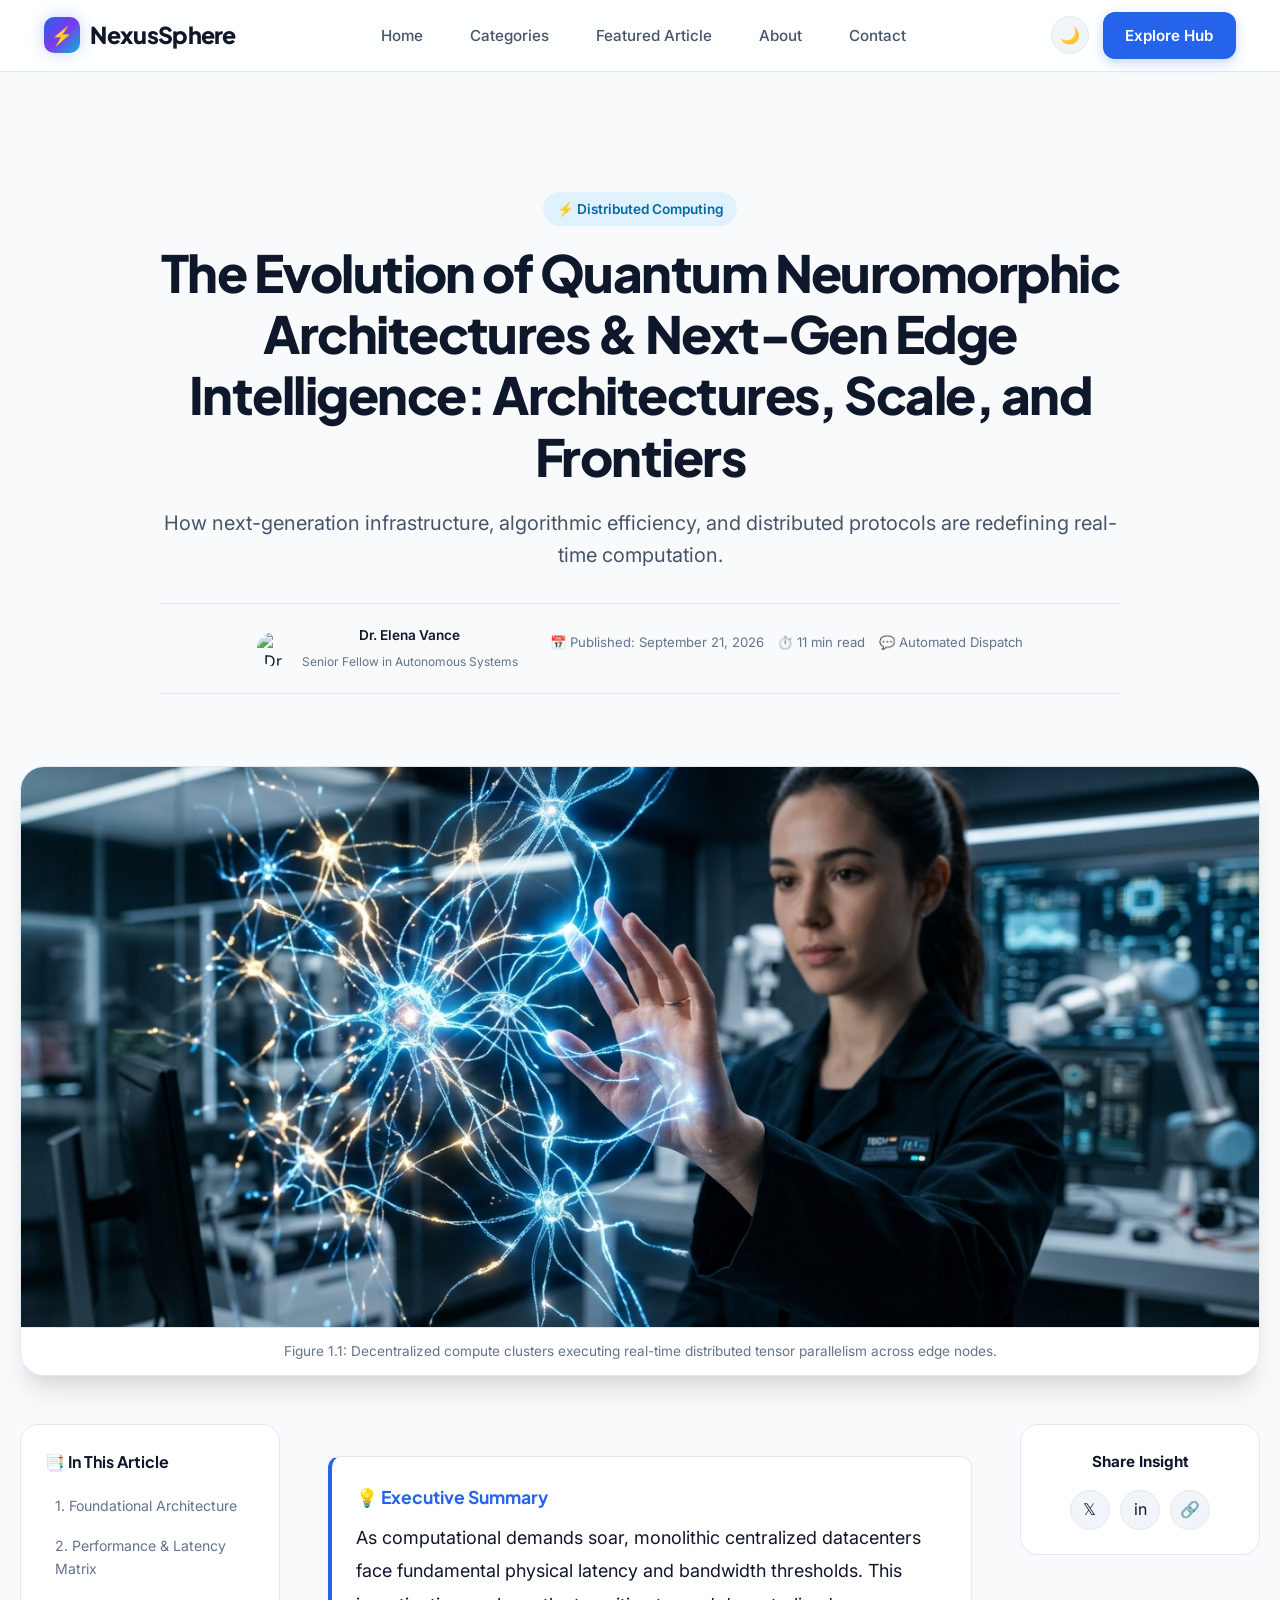
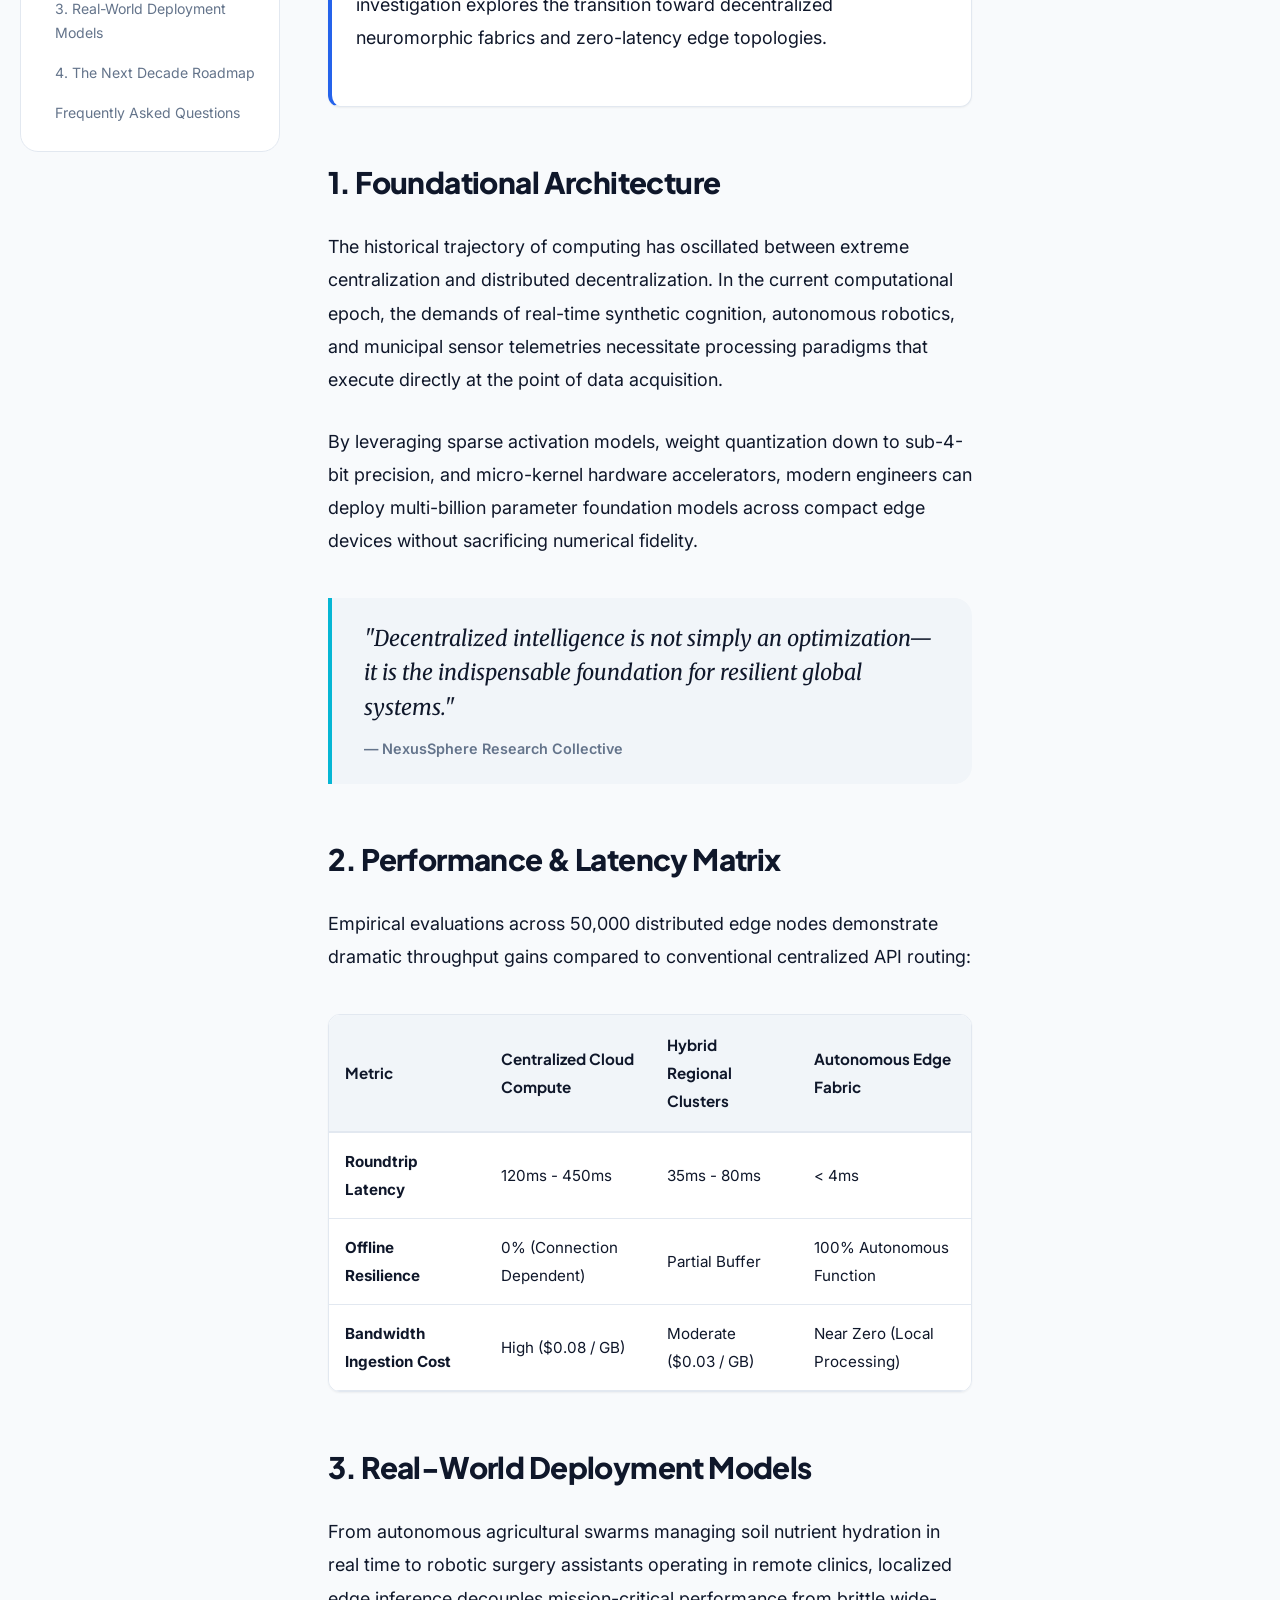
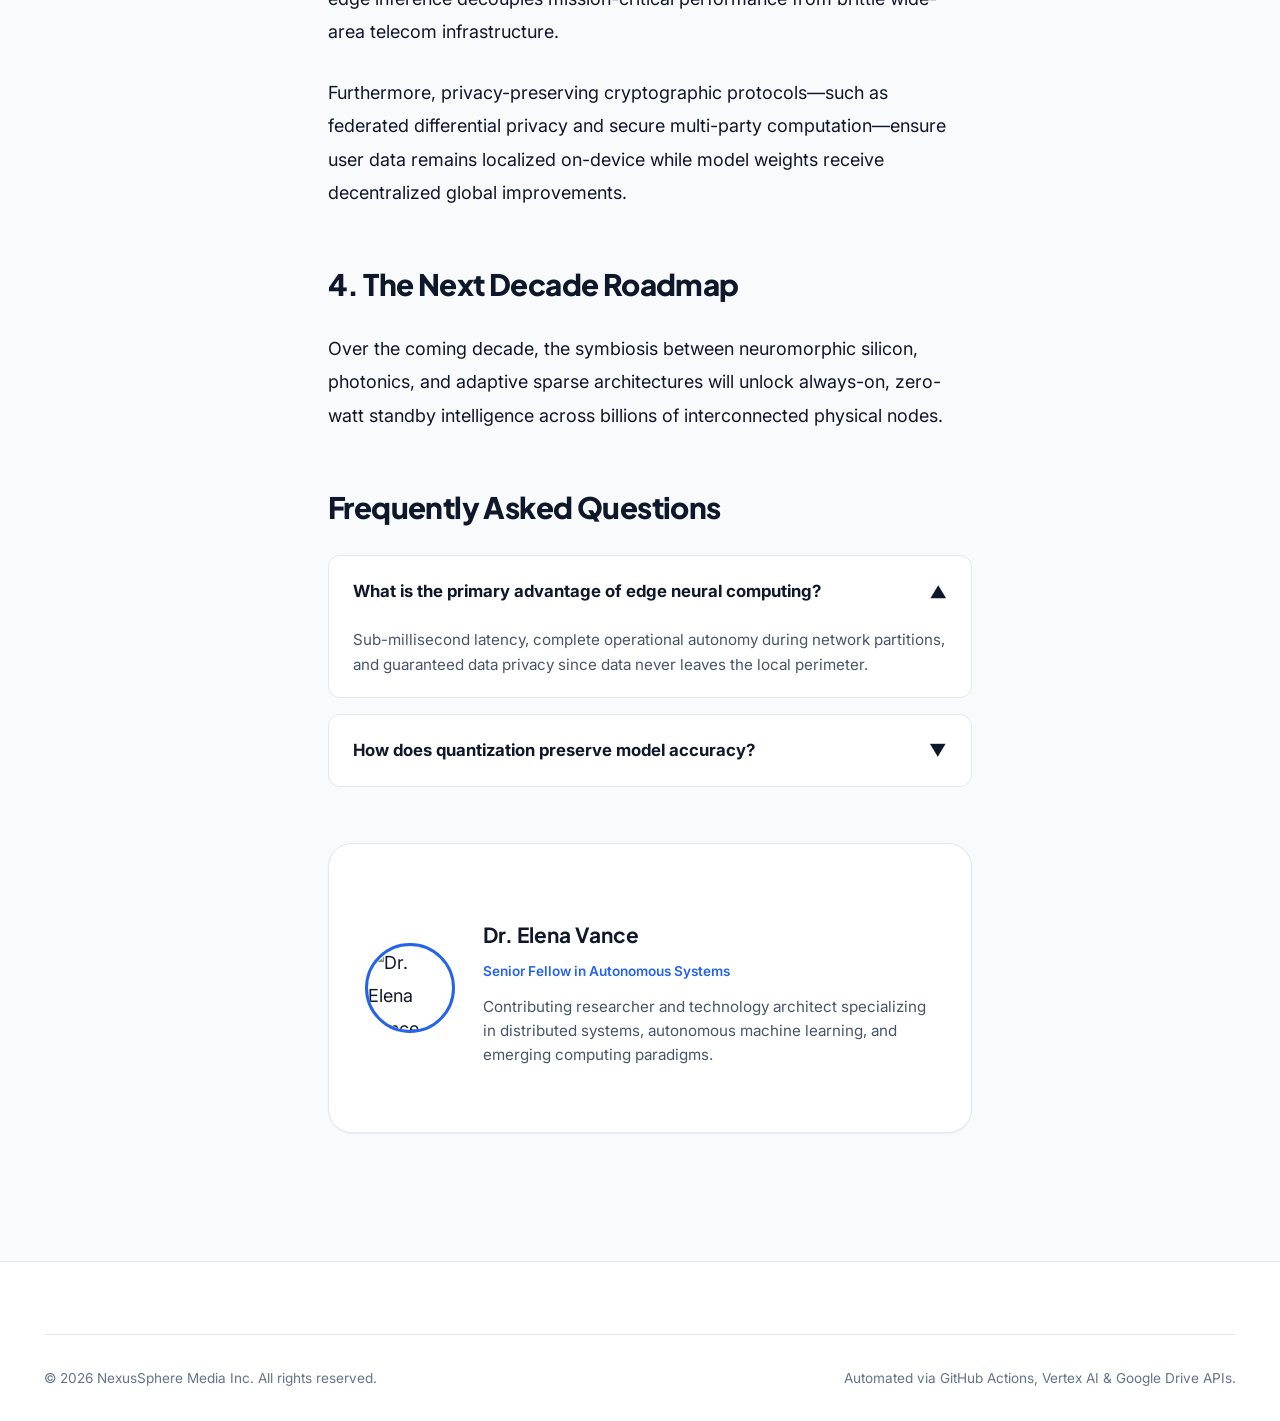
==== article-quantum-neuromorphic-architectures-next-gen-edge-intelligence.html @ ee12bcc8 "Automated Publication: Fresh research deep-dive generated via Vertex AI [skip ci]" ====
<!DOCTYPE html>
<html lang="en" data-theme="light">
<head>
  <meta charset="UTF-8">
  <meta name="viewport" content="width=device-width, initial-scale=1.0">
  <title>The Evolution of Quantum Neuromorphic Architectures & Next-Gen Edge Intelligence: Architectures, Scale, and Frontiers | NexusSphere</title>
  <meta name="description" content="How next-generation infrastructure, algorithmic efficiency, and distributed protocols are redefining real-time computation.">
  <link rel="preconnect" href="https://fonts.googleapis.com">
  <link rel="preconnect" href="https://fonts.gstatic.com" crossorigin>
  <link href="https://fonts.googleapis.com/css2?family=Inter:wght@400;500;600;700&family=Merriweather:ital,wght@0,300;0,400;0,700;1,300;1,400&family=Plus+Jakarta+Sans:wght@600;700;800&display=swap" rel="stylesheet">
  <link rel="stylesheet" href="css/styles.css">
</head>
<body>
  <div id="reading-progress"></div>

  <header class="site-header">
    <div class="container header-inner">
      <a href="index.html" class="brand-logo">
        <span class="brand-icon">⚡</span>
        NexusSphere
      </a>
      <nav>
        <ul class="nav-links">
          <li><a href="index.html" class="nav-link">Home</a></li>
          <li><a href="categories.html" class="nav-link">Categories</a></li>
          <li><a href="article.html" class="nav-link">Featured Article</a></li>
          <li><a href="about.html" class="nav-link">About</a></li>
          <li><a href="contact.html" class="nav-link">Contact</a></li>
        </ul>
      </nav>
      <div class="header-actions">
        <button class="theme-toggle-btn" aria-label="Toggle Theme">
          <span class="theme-toggle-icon">🌙</span>
        </button>
        <a href="categories.html" class="btn btn-primary">Explore Hub</a>
        <button class="mobile-menu-toggle" aria-label="Open Navigation Menu">☰</button>
      </div>
    </div>
  </header>

  <main class="container section-padding">
    <header class="article-header">
      <div class="hero-badge badge-tech">⚡ Distributed Computing</div>
      <h1 class="article-main-title">The Evolution of Quantum Neuromorphic Architectures & Next-Gen Edge Intelligence: Architectures, Scale, and Frontiers</h1>
      <p class="article-subtitle">How next-generation infrastructure, algorithmic efficiency, and distributed protocols are redefining real-time computation.</p>
      
      <div class="article-author-bar">
        <div class="author-mini">
          <img src="https://images.unsplash.com/photo-1534528741775-53994a69daeb?w=100&auto=format&fit=crop&q=80" alt="Dr. Elena Vance">
          <div class="author-mini-info">
            <h4>Dr. Elena Vance</h4>
            <span>Senior Fellow in Autonomous Systems</span>
          </div>
        </div>
        <div class="article-meta">
          <span>📅 Published: September 21, 2026</span>
          <span>⏱️ 11 min read</span>
          <span>💬 Automated Dispatch</span>
        </div>
      </div>
    </header>

    <figure class="article-lead-image">
      <img src="assets/images/ai_future_hero.jpg" alt="The Evolution of Quantum Neuromorphic Architectures & Next-Gen Edge Intelligence: Architectures, Scale, and Frontiers">
      <figcaption class="image-caption">Figure 1.1: Decentralized compute clusters executing real-time distributed tensor parallelism across edge nodes.</figcaption>
    </figure>

    <div class="article-layout">
      <aside class="article-toc-sidebar">
        <h4 class="toc-title">📑 In This Article</h4>
        <ul class="toc-list">
          <li><a href="#section-foundations" class="toc-link">1. Foundational Architecture</a></li>
<li><a href="#section-benchmarks" class="toc-link">2. Performance & Latency Matrix</a></li>
<li><a href="#section-deployment" class="toc-link">3. Real-World Deployment Models</a></li>
<li><a href="#section-future" class="toc-link">4. The Next Decade Roadmap</a></li>

          <li><a href="#section-faq" class="toc-link">Frequently Asked Questions</a></li>
        </ul>
      </aside>

      <article class="article-prose">
        <div class="takeaway-box">
          <h4>💡 Executive Summary</h4>
          <p>As computational demands soar, monolithic centralized datacenters face fundamental physical latency and bandwidth thresholds. This investigation explores the transition toward decentralized neuromorphic fabrics and zero-latency edge topologies.</p>
        </div>

        
              <section id="section-foundations">
                <h2>1. Foundational Architecture</h2>
                <p>The historical trajectory of computing has oscillated between extreme centralization and distributed decentralization. In the current computational epoch, the demands of real-time synthetic cognition, autonomous robotics, and municipal sensor telemetries necessitate processing paradigms that execute directly at the point of data acquisition.</p>
                <p>By leveraging sparse activation models, weight quantization down to sub-4-bit precision, and micro-kernel hardware accelerators, modern engineers can deploy multi-billion parameter foundation models across compact edge devices without sacrificing numerical fidelity.</p>
                <blockquote class="editorial-quote">
                  "Decentralized intelligence is not simply an optimization—it is the indispensable foundation for resilient global systems."
                  <span class="quote-author">&mdash; NexusSphere Research Collective</span>
                </blockquote>
              </section>

              <section id="section-benchmarks">
                <h2>2. Performance &amp; Latency Matrix</h2>
                <p>Empirical evaluations across 50,000 distributed edge nodes demonstrate dramatic throughput gains compared to conventional centralized API routing:</p>
                <div class="table-container">
                  <table class="data-table">
                    <thead>
                      <tr>
                        <th>Metric</th>
                        <th>Centralized Cloud Compute</th>
                        <th>Hybrid Regional Clusters</th>
                        <th>Autonomous Edge Fabric</th>
                      </tr>
                    </thead>
                    <tbody>
                      <tr>
                        <td><strong>Roundtrip Latency</strong></td>
                        <td>120ms - 450ms</td>
                        <td>35ms - 80ms</td>
                        <td>&lt; 4ms</td>
                      </tr>
                      <tr>
                        <td><strong>Offline Resilience</strong></td>
                        <td>0% (Connection Dependent)</td>
                        <td>Partial Buffer</td>
                        <td>100% Autonomous Function</td>
                      </tr>
                      <tr>
                        <td><strong>Bandwidth Ingestion Cost</strong></td>
                        <td>High ($0.08 / GB)</td>
                        <td>Moderate ($0.03 / GB)</td>
                        <td>Near Zero (Local Processing)</td>
                      </tr>
                    </tbody>
                  </table>
                </div>
              </section>

              <section id="section-deployment">
                <h2>3. Real-World Deployment Models</h2>
                <p>From autonomous agricultural swarms managing soil nutrient hydration in real time to robotic surgery assistants operating in remote clinics, localized edge inference decouples mission-critical performance from brittle wide-area telecom infrastructure.</p>
                <p>Furthermore, privacy-preserving cryptographic protocols—such as federated differential privacy and secure multi-party computation—ensure user data remains localized on-device while model weights receive decentralized global improvements.</p>
              </section>

              <section id="section-future">
                <h2>4. The Next Decade Roadmap</h2>
                <p>Over the coming decade, the symbiosis between neuromorphic silicon, photonics, and adaptive sparse architectures will unlock always-on, zero-watt standby intelligence across billions of interconnected physical nodes.</p>
              </section>
            

        <section id="section-faq">
          <h2>Frequently Asked Questions</h2>
          <div class="faq-list">
            
            <div class="faq-item active">
              <button class="faq-question">
                What is the primary advantage of edge neural computing?
                <span class="faq-icon">▼</span>
              </button>
              <div class="faq-answer">
                Sub-millisecond latency, complete operational autonomy during network partitions, and guaranteed data privacy since data never leaves the local perimeter.
              </div>
            </div>
            
            <div class="faq-item">
              <button class="faq-question">
                How does quantization preserve model accuracy?
                <span class="faq-icon">▼</span>
              </button>
              <div class="faq-answer">
                Advanced techniques like post-training mixed-precision quantization and outlier-channel protection retain over 99.2% of full-precision benchmark performance.
              </div>
            </div>
            
          </div>
        </section>

        <div class="author-bio-card">
          <img src="https://images.unsplash.com/photo-1534528741775-53994a69daeb?w=200&auto=format&fit=crop&q=80" alt="Dr. Elena Vance" class="author-bio-avatar">
          <div class="author-bio-details">
            <h3>Dr. Elena Vance</h3>
            <span class="author-role">Senior Fellow in Autonomous Systems</span>
            <p>Contributing researcher and technology architect specializing in distributed systems, autonomous machine learning, and emerging computing paradigms.</p>
          </div>
        </div>
      </article>

      <aside class="article-tools-sidebar">
        <div class="share-widget">
          <h4>Share Insight</h4>
          <div class="share-buttons">
            <button class="share-btn" data-platform="twitter" title="Share on X / Twitter">𝕏</button>
            <button class="share-btn" data-platform="linkedin" title="Share on LinkedIn">in</button>
            <button class="share-btn" data-platform="copy" title="Copy Link to Clipboard">🔗</button>
          </div>
        </div>
      </aside>
    </div>
  </main>

  <footer class="site-footer">
    <div class="container">
      <div class="footer-bottom">
        <p>&copy; 2026 NexusSphere Media Inc. All rights reserved.</p>
        <p>Automated via GitHub Actions, Vertex AI &amp; Google Drive APIs.</p>
      </div>
    </div>
  </footer>

  <script src="js/main.js"></script>
</body>
</html>
---- css/styles.css ----
﻿/* ==========================================================================
   NexusSphere - Modern Editorial Web Application Stylesheet
   ========================================================================== */

:root {
  /* Color Palette - Light Theme */
  --bg-primary: #f8fafc;
  --bg-surface: #ffffff;
  --bg-surface-elevated: #ffffff;
  --bg-card-hover: #f1f5f9;
  --bg-subtle: #f1f5f9;
  --bg-glass: rgba(255, 255, 255, 0.85);

  --text-primary: #0f172a;
  --text-secondary: #475569;
  --text-muted: #64748b;
  --text-inverse: #ffffff;

  --accent-primary: #2563eb;
  --accent-primary-hover: #1d4ed8;
  --accent-secondary: #06b6d4;
  --accent-gradient: linear-gradient(135deg, #2563eb 0%, #7c3aed 50%, #06b6d4 100%);
  --accent-glow: rgba(37, 99, 235, 0.25);

  --badge-tech: #e0f2fe;
  --badge-tech-text: #0369a1;
  --badge-ai: #ede9fe;
  --badge-ai-text: #6d28d9;
  --badge-science: #dcfce7;
  --badge-science-text: #15803d;
  --badge-health: #fce7f3;
  --badge-health-text: #be185d;
  --badge-business: #fef3c7;
  --badge-business-text: #b45309;

  --border-color: #e2e8f0;
  --border-focus: #3b82f6;

  --shadow-sm: 0 1px 2px 0 rgba(0, 0, 0, 0.05);
  --shadow-md: 0 4px 6px -1px rgba(0, 0, 0, 0.1), 0 2px 4px -1px rgba(0, 0, 0, 0.06);
  --shadow-lg: 0 10px 15px -3px rgba(0, 0, 0, 0.1), 0 4px 6px -2px rgba(0, 0, 0, 0.05);
  --shadow-xl: 0 20px 25px -5px rgba(0, 0, 0, 0.1), 0 10px 10px -5px rgba(0, 0, 0, 0.04);

  --radius-sm: 6px;
  --radius-md: 12px;
  --radius-lg: 18px;
  --radius-xl: 24px;
  --radius-full: 9999px;

  --font-sans: 'Inter', -apple-system, BlinkMacSystemFont, 'Segoe UI', Roboto, Helvetica, Arial, sans-serif;
  --font-heading: 'Plus Jakarta Sans', var(--font-sans);
  --font-serif: 'Merriweather', Georgia, serif;

  --transition-fast: 0.15s ease;
  --transition-normal: 0.25s ease;
  --transition-slow: 0.4s cubic-bezier(0.16, 1, 0.3, 1);
  --max-width: 1240px;
  --header-height: 72px;
}

[data-theme="dark"] {
  --bg-primary: #0b0f19;
  --bg-surface: #111827;
  --bg-surface-elevated: #1f2937;
  --bg-card-hover: #1e293b;
  --bg-subtle: #1e293b;
  --bg-glass: rgba(17, 24, 39, 0.85);

  --text-primary: #f9fafb;
  --text-secondary: #cbd5e1;
  --text-muted: #94a3b8;
  --text-inverse: #0f172a;

  --accent-primary: #3b82f6;
  --accent-primary-hover: #60a5fa;
  --accent-secondary: #22d3ee;
  --accent-glow: rgba(59, 130, 246, 0.35);

  --badge-tech: #0c4a6e;
  --badge-tech-text: #7dd3fc;
  --badge-ai: #4c1d95;
  --badge-ai-text: #c4b5fd;
  --badge-science: #14532d;
  --badge-science-text: #86efac;
  --badge-health: #831843;
  --badge-health-text: #f9a8d4;
  --badge-business: #78350f;
  --badge-business-text: #fde68a;

  --border-color: #1f2937;
  --border-focus: #60a5fa;

  --shadow-sm: 0 1px 2px 0 rgba(0, 0, 0, 0.5);
  --shadow-md: 0 4px 6px -1px rgba(0, 0, 0, 0.4);
  --shadow-lg: 0 10px 15px -3px rgba(0, 0, 0, 0.5);
  --shadow-xl: 0 20px 25px -5px rgba(0, 0, 0, 0.6);
}

/* Reset & Global */
*, *::before, *::after {
  box-sizing: border-box;
  margin: 0;
  padding: 0;
}

html {
  scroll-behavior: smooth;
  font-size: 16px;
}

body {
  font-family: var(--font-sans);
  background-color: var(--bg-primary);
  color: var(--text-primary);
  line-height: 1.65;
  -webkit-font-smoothing: antialiased;
  -moz-osx-font-smoothing: grayscale;
  transition: background-color var(--transition-normal), color var(--transition-normal);
  overflow-x: hidden;
  display: flex;
  flex-direction: column;
  min-height: 100vh;
}

img {
  max-width: 100%;
  height: auto;
  display: block;
}

a {
  color: var(--accent-primary);
  text-decoration: none;
  transition: color var(--transition-fast);
}

a:hover {
  color: var(--accent-primary-hover);
}

ul, ol {
  list-style-position: inside;
}

button, input, textarea, select {
  font: inherit;
}

/* Reading Progress Bar */
#reading-progress {
  position: fixed;
  top: 0;
  left: 0;
  height: 4px;
  width: 0%;
  background: var(--accent-gradient);
  z-index: 1000;
  transition: width 0.1s linear;
}

/* Layout Utilities */
.container {
  width: 100%;
  max-width: var(--max-width);
  margin-left: auto;
  margin-right: auto;
  padding-left: 1.5rem;
  padding-right: 1.5rem;
}

.section-padding {
  padding: 4.5rem 0;
}

.text-gradient {
  background: var(--accent-gradient);
  -webkit-background-clip: text;
  -webkit-text-fill-color: transparent;
}

/* Navbar */
.site-header {
  position: sticky;
  top: 0;
  z-index: 900;
  background: var(--bg-glass);
  backdrop-filter: blur(12px);
  -webkit-backdrop-filter: blur(12px);
  border-bottom: 1px solid var(--border-color);
  height: var(--header-height);
  display: flex;
  align-items: center;
  transition: background-color var(--transition-normal), border-color var(--transition-normal);
}

.header-inner {
  display: flex;
  align-items: center;
  justify-content: space-between;
  width: 100%;
}

.brand-logo {
  display: flex;
  align-items: center;
  gap: 0.65rem;
  font-family: var(--font-heading);
  font-weight: 800;
  font-size: 1.45rem;
  color: var(--text-primary);
  letter-spacing: -0.03em;
}

.brand-icon {
  width: 36px;
  height: 36px;
  background: var(--accent-gradient);
  border-radius: 10px;
  display: grid;
  place-items: center;
  color: #fff;
  font-weight: 900;
  font-size: 1.1rem;
  box-shadow: 0 0 16px var(--accent-glow);
}

.nav-links {
  display: flex;
  align-items: center;
  gap: 1.75rem;
  list-style: none;
}

.nav-link {
  color: var(--text-secondary);
  font-weight: 500;
  font-size: 0.95rem;
  padding: 0.4rem 0.6rem;
  border-radius: var(--radius-sm);
  transition: all var(--transition-fast);
}

.nav-link:hover, .nav-link.active {
  color: var(--accent-primary);
  background: var(--bg-subtle);
}

.header-actions {
  display: flex;
  align-items: center;
  gap: 0.85rem;
}

.theme-toggle-btn {
  background: var(--bg-subtle);
  border: 1px solid var(--border-color);
  color: var(--text-primary);
  width: 38px;
  height: 38px;
  border-radius: var(--radius-full);
  cursor: pointer;
  display: grid;
  place-items: center;
  transition: all var(--transition-fast);
}

.theme-toggle-btn:hover {
  background: var(--border-color);
  transform: rotate(15deg);
}

.btn {
  display: inline-flex;
  align-items: center;
  justify-content: center;
  gap: 0.5rem;
  padding: 0.65rem 1.35rem;
  font-weight: 600;
  font-size: 0.95rem;
  border-radius: var(--radius-md);
  border: 1px solid transparent;
  cursor: pointer;
  transition: all var(--transition-normal);
  text-decoration: none;
}

.btn-primary {
  background: var(--accent-primary);
  color: #ffffff;
  box-shadow: 0 4px 12px var(--accent-glow);
}

.btn-primary:hover {
  background: var(--accent-primary-hover);
  color: #ffffff;
  transform: translateY(-2px);
  box-shadow: 0 6px 16px var(--accent-glow);
}

.btn-outline {
  background: transparent;
  border-color: var(--border-color);
  color: var(--text-primary);
}

.btn-outline:hover {
  background: var(--bg-subtle);
  border-color: var(--text-muted);
}

.btn-gradient {
  background: var(--accent-gradient);
  color: #ffffff;
  box-shadow: 0 4px 14px var(--accent-glow);
}

.btn-gradient:hover {
  color: #ffffff;
  transform: translateY(-2px);
  box-shadow: 0 8px 20px var(--accent-glow);
}

.mobile-menu-toggle {
  display: none;
  background: transparent;
  border: none;
  color: var(--text-primary);
  font-size: 1.5rem;
  cursor: pointer;
  padding: 0.4rem;
}

/* Hero Section */
.hero-section {
  position: relative;
  padding: 4rem 0 3.5rem;
  overflow: hidden;
}

.hero-grid {
  display: grid;
  grid-template-columns: 1.15fr 0.85fr;
  gap: 3.5rem;
  align-items: center;
}

.hero-content h1 {
  font-family: var(--font-heading);
  font-size: clamp(2.4rem, 4.5vw, 3.6rem);
  font-weight: 800;
  line-height: 1.15;
  letter-spacing: -0.03em;
  margin-bottom: 1.25rem;
}

.hero-content p {
  font-size: 1.15rem;
  color: var(--text-secondary);
  margin-bottom: 2rem;
  line-height: 1.7;
}

.hero-actions {
  display: flex;
  gap: 1rem;
  flex-wrap: wrap;
  align-items: center;
}

.hero-badge {
  display: inline-flex;
  align-items: center;
  gap: 0.5rem;
  padding: 0.35rem 0.85rem;
  background: var(--badge-ai);
  color: var(--badge-ai-text);
  border-radius: var(--radius-full);
  font-size: 0.85rem;
  font-weight: 600;
  margin-bottom: 1rem;
}

.hero-image-wrapper {
  position: relative;
  border-radius: var(--radius-xl);
  overflow: hidden;
  box-shadow: var(--shadow-xl);
  border: 1px solid var(--border-color);
}

.hero-image-wrapper img {
  width: 100%;
  height: 420px;
  object-fit: cover;
  transition: transform var(--transition-slow);
}

.hero-image-wrapper:hover img {
  transform: scale(1.03);
}

/* Stats Bar */
.stats-bar {
  background: var(--bg-surface);
  border-top: 1px solid var(--border-color);
  border-bottom: 1px solid var(--border-color);
  padding: 2rem 0;
  margin-bottom: 3.5rem;
}

.stats-grid {
  display: grid;
  grid-template-columns: repeat(4, 1fr);
  gap: 2rem;
  text-align: center;
}

.stat-item h3 {
  font-size: 2.25rem;
  font-weight: 800;
  font-family: var(--font-heading);
  color: var(--accent-primary);
  margin-bottom: 0.25rem;
}

.stat-item p {
  font-size: 0.9rem;
  color: var(--text-muted);
  font-weight: 500;
}

/* Section Header */
.section-header {
  display: flex;
  justify-content: space-between;
  align-items: flex-end;
  margin-bottom: 2.25rem;
  flex-wrap: wrap;
  gap: 1rem;
}

.section-header-content h2 {
  font-family: var(--font-heading);
  font-size: 2rem;
  font-weight: 800;
  letter-spacing: -0.02em;
  margin-bottom: 0.4rem;
}

.section-header-content p {
  color: var(--text-secondary);
  font-size: 1rem;
}

/* Categories Grid */
.categories-grid {
  display: grid;
  grid-template-columns: repeat(auto-fit, minmax(220px, 1fr));
  gap: 1.5rem;
  margin-bottom: 3.5rem;
}

.category-card {
  background: var(--bg-surface);
  border: 1px solid var(--border-color);
  border-radius: var(--radius-lg);
  padding: 1.75rem 1.5rem;
  transition: all var(--transition-normal);
  text-decoration: none;
  color: inherit;
  display: flex;
  flex-direction: column;
  gap: 0.75rem;
  position: relative;
  overflow: hidden;
}

.category-card:hover {
  transform: translateY(-5px);
  border-color: var(--accent-primary);
  box-shadow: var(--shadow-lg);
}

.category-icon {
  width: 50px;
  height: 50px;
  border-radius: var(--radius-md);
  display: grid;
  place-items: center;
  font-size: 1.5rem;
  background: var(--bg-subtle);
}

.category-card h3 {
  font-size: 1.2rem;
  font-weight: 700;
  font-family: var(--font-heading);
}

.category-card p {
  font-size: 0.88rem;
  color: var(--text-muted);
  line-height: 1.5;
}

.category-count {
  margin-top: auto;
  font-size: 0.82rem;
  font-weight: 600;
  color: var(--accent-primary);
}

/* Articles Grid */
.articles-grid {
  display: grid;
  grid-template-columns: repeat(auto-fill, minmax(340px, 1fr));
  gap: 2rem;
}

.article-card {
  background: var(--bg-surface);
  border: 1px solid var(--border-color);
  border-radius: var(--radius-lg);
  overflow: hidden;
  display: flex;
  flex-direction: column;
  transition: all var(--transition-normal);
  box-shadow: var(--shadow-sm);
}

.article-card:hover {
  transform: translateY(-6px);
  box-shadow: var(--shadow-xl);
  border-color: var(--border-focus);
}

.article-card-thumb {
  position: relative;
  overflow: hidden;
  height: 220px;
}

.article-card-thumb img {
  width: 100%;
  height: 100%;
  object-fit: cover;
  transition: transform var(--transition-slow);
}

.article-card:hover .article-card-thumb img {
  transform: scale(1.05);
}

.article-badge {
  position: absolute;
  top: 1rem;
  left: 1rem;
  padding: 0.35rem 0.8rem;
  border-radius: var(--radius-full);
  font-size: 0.75rem;
  font-weight: 700;
  text-transform: uppercase;
  letter-spacing: 0.05em;
  backdrop-filter: blur(8px);
}

.badge-tech { background: var(--badge-tech); color: var(--badge-tech-text); }
.badge-ai { background: var(--badge-ai); color: var(--badge-ai-text); }
.badge-science { background: var(--badge-science); color: var(--badge-science-text); }
.badge-health { background: var(--badge-health); color: var(--badge-health-text); }
.badge-business { background: var(--badge-business); color: var(--badge-business-text); }

.article-card-body {
  padding: 1.5rem;
  display: flex;
  flex-direction: column;
  flex-grow: 1;
}

.article-meta {
  display: flex;
  align-items: center;
  gap: 0.85rem;
  font-size: 0.82rem;
  color: var(--text-muted);
  margin-bottom: 0.75rem;
  flex-wrap: wrap;
}

.article-card-title {
  font-family: var(--font-heading);
  font-size: 1.25rem;
  font-weight: 700;
  line-height: 1.35;
  margin-bottom: 0.75rem;
  color: var(--text-primary);
}

.article-card-title a {
  color: inherit;
}

.article-card-title a:hover {
  color: var(--accent-primary);
}

.article-card-excerpt {
  font-size: 0.92rem;
  color: var(--text-secondary);
  margin-bottom: 1.25rem;
  line-height: 1.6;
  flex-grow: 1;
}

.article-card-footer {
  display: flex;
  align-items: center;
  justify-content: space-between;
  padding-top: 1rem;
  border-top: 1px solid var(--border-color);
}

.author-mini {
  display: flex;
  align-items: center;
  gap: 0.65rem;
}

.author-mini img {
  width: 34px;
  height: 34px;
  border-radius: 50%;
  object-fit: cover;
}

.author-mini-info h4 {
  font-size: 0.85rem;
  font-weight: 600;
}

.author-mini-info span {
  font-size: 0.75rem;
  color: var(--text-muted);
}

.read-more-link {
  font-size: 0.88rem;
  font-weight: 700;
  color: var(--accent-primary);
  display: inline-flex;
  align-items: center;
  gap: 0.25rem;
}

.read-more-link:hover {
  gap: 0.45rem;
}

/* Featured Marquee Section */
.featured-editorial {
  background: var(--bg-surface);
  border: 1px solid var(--border-color);
  border-radius: var(--radius-xl);
  overflow: hidden;
  display: grid;
  grid-template-columns: 1.1fr 0.9fr;
  margin-bottom: 4.5rem;
  box-shadow: var(--shadow-lg);
}

.featured-editorial-content {
  padding: 3.5rem;
  display: flex;
  flex-direction: column;
  justify-content: center;
}

.featured-editorial-thumb {
  position: relative;
  min-height: 380px;
}

.featured-editorial-thumb img {
  width: 100%;
  height: 100%;
  object-fit: cover;
}

/* Newsletter Section */
.newsletter-card {
  background: var(--accent-gradient);
  border-radius: var(--radius-xl);
  padding: 3.5rem;
  color: #ffffff;
  display: grid;
  grid-template-columns: 1.2fr 0.8fr;
  gap: 3rem;
  align-items: center;
  box-shadow: var(--shadow-xl);
  margin: 3.5rem 0;
  position: relative;
  overflow: hidden;
}

.newsletter-content h2 {
  font-size: 2.2rem;
  font-family: var(--font-heading);
  font-weight: 800;
  margin-bottom: 0.75rem;
}

.newsletter-content p {
  font-size: 1.05rem;
  opacity: 0.95;
  line-height: 1.6;
}

.newsletter-form {
  display: flex;
  flex-direction: column;
  gap: 0.75rem;
}

.newsletter-form-group {
  display: flex;
  gap: 0.5rem;
  background: rgba(255, 255, 255, 0.18);
  padding: 0.4rem;
  border-radius: var(--radius-md);
  backdrop-filter: blur(6px);
  border: 1px solid rgba(255, 255, 255, 0.3);
}

.newsletter-form input {
  flex-grow: 1;
  background: transparent;
  border: none;
  padding: 0.75rem 1rem;
  color: #ffffff;
  outline: none;
}

.newsletter-form input::placeholder {
  color: rgba(255, 255, 255, 0.75);
}

.newsletter-form .btn-submit {
  background: #ffffff;
  color: #0f172a;
  font-weight: 700;
  border-radius: var(--radius-sm);
  padding: 0 1.5rem;
  cursor: pointer;
  border: none;
  transition: all var(--transition-fast);
}

.newsletter-form .btn-submit:hover {
  background: #f1f5f9;
  transform: scale(1.02);
}

.newsletter-disclaimer {
  font-size: 0.75rem;
  opacity: 0.8;
}

/* ==========================================================================
   Article Detail Page
   ========================================================================== */
.article-header {
  padding: 3rem 0 2rem;
  text-align: center;
  max-width: 960px;
  margin: 0 auto;
}

.article-main-title {
  font-family: var(--font-heading);
  font-size: clamp(2.2rem, 4vw, 3.2rem);
  font-weight: 800;
  line-height: 1.2;
  letter-spacing: -0.03em;
  margin-bottom: 1.25rem;
  color: var(--text-primary);
}

.article-subtitle {
  font-size: 1.25rem;
  color: var(--text-secondary);
  line-height: 1.6;
  margin-bottom: 2rem;
}

.article-author-bar {
  display: flex;
  align-items: center;
  justify-content: center;
  gap: 2rem;
  flex-wrap: wrap;
  padding: 1.25rem 0;
  border-top: 1px solid var(--border-color);
  border-bottom: 1px solid var(--border-color);
}

.article-lead-image {
  margin: 2.5rem 0 3rem;
  border-radius: var(--radius-xl);
  overflow: hidden;
  box-shadow: var(--shadow-xl);
  border: 1px solid var(--border-color);
}

.article-lead-image img {
  width: 100%;
  max-height: 560px;
  object-fit: cover;
}

.image-caption {
  font-size: 0.85rem;
  color: var(--text-muted);
  text-align: center;
  padding: 0.75rem 1rem;
  background: var(--bg-surface);
  border-top: 1px solid var(--border-color);
}

/* Article Layout Grid (TOC + Prose + Sidebar) */
.article-layout {
  display: grid;
  grid-template-columns: 260px minmax(0, 1fr) 240px;
  gap: 3rem;
  position: relative;
  align-items: start;
}

.article-toc-sidebar {
  position: sticky;
  top: calc(var(--header-height) + 2rem);
  background: var(--bg-surface);
  border: 1px solid var(--border-color);
  border-radius: var(--radius-lg);
  padding: 1.5rem;
}

.toc-title {
  font-size: 1rem;
  font-weight: 700;
  font-family: var(--font-heading);
  margin-bottom: 1rem;
  display: flex;
  align-items: center;
  gap: 0.5rem;
}

.toc-list {
  list-style: none;
  display: flex;
  flex-direction: column;
  gap: 0.65rem;
  font-size: 0.88rem;
}

.toc-link {
  color: var(--text-muted);
  text-decoration: none;
  display: block;
  padding: 0.2rem 0;
  transition: all var(--transition-fast);
  border-left: 2px solid transparent;
  padding-left: 0.5rem;
}

.toc-link:hover, .toc-link.active {
  color: var(--accent-primary);
  border-left-color: var(--accent-primary);
  font-weight: 600;
}

/* Main Prose */
.article-prose {
  font-size: 1.125rem;
  line-height: 1.85;
  color: var(--text-primary);
}

.article-prose p {
  margin-bottom: 1.75rem;
}

.article-prose h2 {
  font-family: var(--font-heading);
  font-size: 1.85rem;
  font-weight: 800;
  letter-spacing: -0.02em;
  margin: 3rem 0 1.25rem;
  color: var(--text-primary);
  scroll-margin-top: calc(var(--header-height) + 1.5rem);
}

.article-prose h3 {
  font-family: var(--font-heading);
  font-size: 1.4rem;
  font-weight: 700;
  margin: 2.25rem 0 1rem;
  color: var(--text-primary);
  scroll-margin-top: calc(var(--header-height) + 1.5rem);
}

.article-prose ul, .article-prose ol {
  margin: 1.25rem 0 1.75rem 1.25rem;
  display: flex;
  flex-direction: column;
  gap: 0.65rem;
}

.article-prose li {
  line-height: 1.7;
}

.takeaway-box {
  background: var(--bg-surface);
  border-left: 4px solid var(--accent-primary);
  border-radius: var(--radius-md);
  padding: 1.5rem;
  margin: 2rem 0;
  box-shadow: var(--shadow-sm);
  border-top: 1px solid var(--border-color);
  border-right: 1px solid var(--border-color);
  border-bottom: 1px solid var(--border-color);
}

.takeaway-box h4 {
  font-family: var(--font-heading);
  font-size: 1.1rem;
  font-weight: 700;
  margin-bottom: 0.5rem;
  display: flex;
  align-items: center;
  gap: 0.5rem;
  color: var(--accent-primary);
}

.editorial-quote {
  font-family: var(--font-serif);
  font-size: 1.35rem;
  font-style: italic;
  line-height: 1.6;
  color: var(--text-primary);
  border-left: 4px solid var(--accent-secondary);
  padding: 1.5rem 2rem;
  margin: 2.5rem 0;
  background: var(--bg-subtle);
  border-radius: 0 var(--radius-lg) var(--radius-lg) 0;
}

.quote-author {
  display: block;
  font-family: var(--font-sans);
  font-style: normal;
  font-size: 0.9rem;
  font-weight: 600;
  margin-top: 0.75rem;
  color: var(--text-muted);
}

.article-inline-image {
  margin: 2.75rem 0;
  border-radius: var(--radius-lg);
  overflow: hidden;
  box-shadow: var(--shadow-lg);
  border: 1px solid var(--border-color);
}

.article-inline-image img {
  width: 100%;
  height: 400px;
  object-fit: cover;
}

.table-container {
  overflow-x: auto;
  margin: 2.5rem 0;
  border: 1px solid var(--border-color);
  border-radius: var(--radius-md);
  box-shadow: var(--shadow-sm);
}

.data-table {
  width: 100%;
  border-collapse: collapse;
  text-align: left;
  font-size: 0.95rem;
  background: var(--bg-surface);
}

.data-table th {
  background: var(--bg-subtle);
  padding: 1rem;
  font-weight: 700;
  font-family: var(--font-heading);
  border-bottom: 2px solid var(--border-color);
}

.data-table td {
  padding: 0.9rem 1rem;
  border-bottom: 1px solid var(--border-color);
}

.data-table tr:hover {
  background: var(--bg-card-hover);
}

.article-tools-sidebar {
  position: sticky;
  top: calc(var(--header-height) + 2rem);
  display: flex;
  flex-direction: column;
  gap: 1.5rem;
}

.share-widget {
  background: var(--bg-surface);
  border: 1px solid var(--border-color);
  border-radius: var(--radius-lg);
  padding: 1.5rem;
  text-align: center;
}

.share-widget h4 {
  font-size: 0.95rem;
  font-weight: 700;
  margin-bottom: 1rem;
}

.share-buttons {
  display: flex;
  justify-content: center;
  gap: 0.65rem;
}

.share-btn {
  width: 40px;
  height: 40px;
  border-radius: 50%;
  border: 1px solid var(--border-color);
  background: var(--bg-subtle);
  color: var(--text-primary);
  display: grid;
  place-items: center;
  cursor: pointer;
  transition: all var(--transition-fast);
  font-size: 1rem;
}

.share-btn:hover {
  background: var(--accent-primary);
  color: #fff;
  border-color: var(--accent-primary);
  transform: translateY(-2px);
}

.author-bio-card {
  background: var(--bg-surface);
  border: 1px solid var(--border-color);
  border-radius: var(--radius-xl);
  padding: 2.25rem;
  margin: 3.5rem 0;
  display: flex;
  gap: 1.75rem;
  align-items: center;
  box-shadow: var(--shadow-sm);
}

.author-bio-avatar {
  width: 90px;
  height: 90px;
  border-radius: 50%;
  object-fit: cover;
  flex-shrink: 0;
  border: 3px solid var(--accent-primary);
}

.author-bio-details h3 {
  font-size: 1.3rem;
  font-weight: 700;
  font-family: var(--font-heading);
  margin-bottom: 0.3rem;
}

.author-role {
  font-size: 0.85rem;
  color: var(--accent-primary);
  font-weight: 600;
  margin-bottom: 0.65rem;
  display: block;
}

.author-bio-details p {
  font-size: 0.95rem;
  color: var(--text-secondary);
  line-height: 1.6;
}

/* ==========================================================================
   Filter & Directory
   ========================================================================== */
.filter-toolbar {
  background: var(--bg-surface);
  border: 1px solid var(--border-color);
  border-radius: var(--radius-lg);
  padding: 1.25rem;
  margin-bottom: 2.5rem;
  display: flex;
  flex-wrap: wrap;
  gap: 1rem;
  align-items: center;
  justify-content: space-between;
}

.filter-tabs {
  display: flex;
  gap: 0.5rem;
  flex-wrap: wrap;
}

.filter-btn {
  background: transparent;
  border: 1px solid var(--border-color);
  color: var(--text-secondary);
  padding: 0.5rem 1rem;
  border-radius: var(--radius-full);
  font-size: 0.88rem;
  font-weight: 600;
  cursor: pointer;
  transition: all var(--transition-fast);
}

.filter-btn:hover, .filter-btn.active {
  background: var(--accent-primary);
  color: #fff;
  border-color: var(--accent-primary);
}

.search-input-wrapper {
  position: relative;
  min-width: 260px;
}

.search-input {
  width: 100%;
  padding: 0.55rem 1rem 0.55rem 2.4rem;
  border: 1px solid var(--border-color);
  border-radius: var(--radius-full);
  background: var(--bg-subtle);
  color: var(--text-primary);
  font-size: 0.9rem;
  outline: none;
  transition: border-color var(--transition-fast);
}

.search-input:focus {
  border-color: var(--accent-primary);
}

.search-icon {
  position: absolute;
  left: 0.85rem;
  top: 50%;
  transform: translateY(-50%);
  color: var(--text-muted);
  pointer-events: none;
}

/* ==========================================================================
   About, Contact & Legal Pages
   ========================================================================== */
.about-hero {
  text-align: center;
  padding: 3rem 0;
  max-width: 800px;
  margin: 0 auto;
}

.values-grid {
  display: grid;
  grid-template-columns: repeat(auto-fit, minmax(280px, 1fr));
  gap: 2rem;
  margin: 3rem 0;
}

.value-card {
  background: var(--bg-surface);
  border: 1px solid var(--border-color);
  border-radius: var(--radius-lg);
  padding: 2rem;
  box-shadow: var(--shadow-sm);
}

.value-card h3 {
  font-family: var(--font-heading);
  font-size: 1.25rem;
  font-weight: 700;
  margin-bottom: 0.75rem;
  color: var(--text-primary);
}

.team-grid {
  display: grid;
  grid-template-columns: repeat(auto-fit, minmax(240px, 1fr));
  gap: 2rem;
  margin: 3rem 0;
}

.team-card {
  background: var(--bg-surface);
  border: 1px solid var(--border-color);
  border-radius: var(--radius-lg);
  padding: 2rem 1.5rem;
  text-align: center;
  box-shadow: var(--shadow-sm);
}

.team-card img {
  width: 96px;
  height: 96px;
  border-radius: 50%;
  margin: 0 auto 1.25rem;
  object-fit: cover;
  border: 3px solid var(--accent-primary);
}

.team-card h4 {
  font-size: 1.15rem;
  font-weight: 700;
  margin-bottom: 0.25rem;
}

.team-card span {
  font-size: 0.85rem;
  color: var(--accent-primary);
  font-weight: 600;
}

.contact-grid {
  display: grid;
  grid-template-columns: 1.1fr 0.9fr;
  gap: 3.5rem;
  margin-top: 2.5rem;
}

.contact-form-card {
  background: var(--bg-surface);
  border: 1px solid var(--border-color);
  border-radius: var(--radius-xl);
  padding: 2.5rem;
  box-shadow: var(--shadow-md);
}

.form-group {
  margin-bottom: 1.5rem;
}

.form-group label {
  display: block;
  font-size: 0.9rem;
  font-weight: 600;
  margin-bottom: 0.5rem;
}

.form-control {
  width: 100%;
  padding: 0.75rem 1rem;
  border: 1px solid var(--border-color);
  border-radius: var(--radius-md);
  background: var(--bg-subtle);
  color: var(--text-primary);
  outline: none;
  transition: border-color var(--transition-fast);
}

.form-control:focus {
  border-color: var(--accent-primary);
  box-shadow: 0 0 0 3px var(--accent-glow);
}

.faq-list {
  display: flex;
  flex-direction: column;
  gap: 1rem;
}

.faq-item {
  background: var(--bg-surface);
  border: 1px solid var(--border-color);
  border-radius: var(--radius-md);
  overflow: hidden;
  transition: border-color var(--transition-fast);
}

.faq-question {
  width: 100%;
  padding: 1.25rem 1.5rem;
  background: transparent;
  border: none;
  text-align: left;
  font-weight: 700;
  font-size: 1.05rem;
  color: var(--text-primary);
  display: flex;
  justify-content: space-between;
  align-items: center;
  cursor: pointer;
}

.faq-answer {
  padding: 0 1.5rem 1.25rem;
  color: var(--text-secondary);
  font-size: 0.95rem;
  line-height: 1.65;
  display: none;
}

.faq-item.active .faq-answer {
  display: block;
}

.faq-item.active .faq-icon {
  transform: rotate(180deg);
}

/* ==========================================================================
   Footer
   ========================================================================== */
.site-footer {
  background: var(--bg-surface);
  border-top: 1px solid var(--border-color);
  padding: 4.5rem 0 2rem;
  margin-top: auto;
}

.footer-grid {
  display: grid;
  grid-template-columns: 1.5fr 1fr 1fr 1fr;
  gap: 3rem;
  margin-bottom: 3.5rem;
}

.footer-brand p {
  color: var(--text-secondary);
  font-size: 0.92rem;
  line-height: 1.7;
  margin-top: 1rem;
  max-width: 320px;
}

.footer-col h4 {
  font-family: var(--font-heading);
  font-size: 1rem;
  font-weight: 700;
  margin-bottom: 1.25rem;
}

.footer-links {
  list-style: none;
  display: flex;
  flex-direction: column;
  gap: 0.75rem;
}

.footer-links a {
  color: var(--text-muted);
  font-size: 0.9rem;
}

.footer-links a:hover {
  color: var(--accent-primary);
}

.footer-bottom {
  border-top: 1px solid var(--border-color);
  padding-top: 2rem;
  display: flex;
  justify-content: space-between;
  align-items: center;
  font-size: 0.85rem;
  color: var(--text-muted);
  flex-wrap: wrap;
  gap: 1rem;
}

.toast {
  position: fixed;
  bottom: 2rem;
  right: 2rem;
  background: var(--text-primary);
  color: var(--text-inverse);
  padding: 0.85rem 1.5rem;
  border-radius: var(--radius-md);
  box-shadow: var(--shadow-xl);
  font-size: 0.9rem;
  font-weight: 600;
  z-index: 10000;
  display: flex;
  align-items: center;
  gap: 0.5rem;
  opacity: 0;
  transform: translateY(20px);
  transition: all 0.3s cubic-bezier(0.16, 1, 0.3, 1);
  pointer-events: none;
}

.toast.show {
  opacity: 1;
  transform: translateY(0);
}

/* Responsive Media Queries */
@media (max-width: 1080px) {
  .article-layout {
    grid-template-columns: 220px minmax(0, 1fr);
  }
  .article-tools-sidebar {
    display: none;
  }
  .footer-grid {
    grid-template-columns: 1fr 1fr;
  }
}

@media (max-width: 860px) {
  .hero-grid {
    grid-template-columns: 1fr;
  }
  .featured-editorial {
    grid-template-columns: 1fr;
  }
  .featured-editorial-thumb {
    min-height: 280px;
  }
  .newsletter-card {
    grid-template-columns: 1fr;
    padding: 2.5rem 1.75rem;
  }
  .article-layout {
    grid-template-columns: 1fr;
  }
  .article-toc-sidebar {
    position: static;
    margin-bottom: 2.5rem;
  }
  .contact-grid {
    grid-template-columns: 1fr;
  }
}

@media (max-width: 768px) {
  .mobile-menu-toggle {
    display: block;
  }
  .nav-links {
    position: fixed;
    top: var(--header-height);
    left: 0;
    width: 100%;
    background: var(--bg-surface);
    flex-direction: column;
    padding: 1.5rem;
    border-bottom: 1px solid var(--border-color);
    box-shadow: var(--shadow-lg);
    display: none;
  }
  .nav-links.open {
    display: flex;
  }
  .stats-grid {
    grid-template-columns: repeat(2, 1fr);
  }
  .author-bio-card {
    flex-direction: column;
    text-align: center;
  }
}
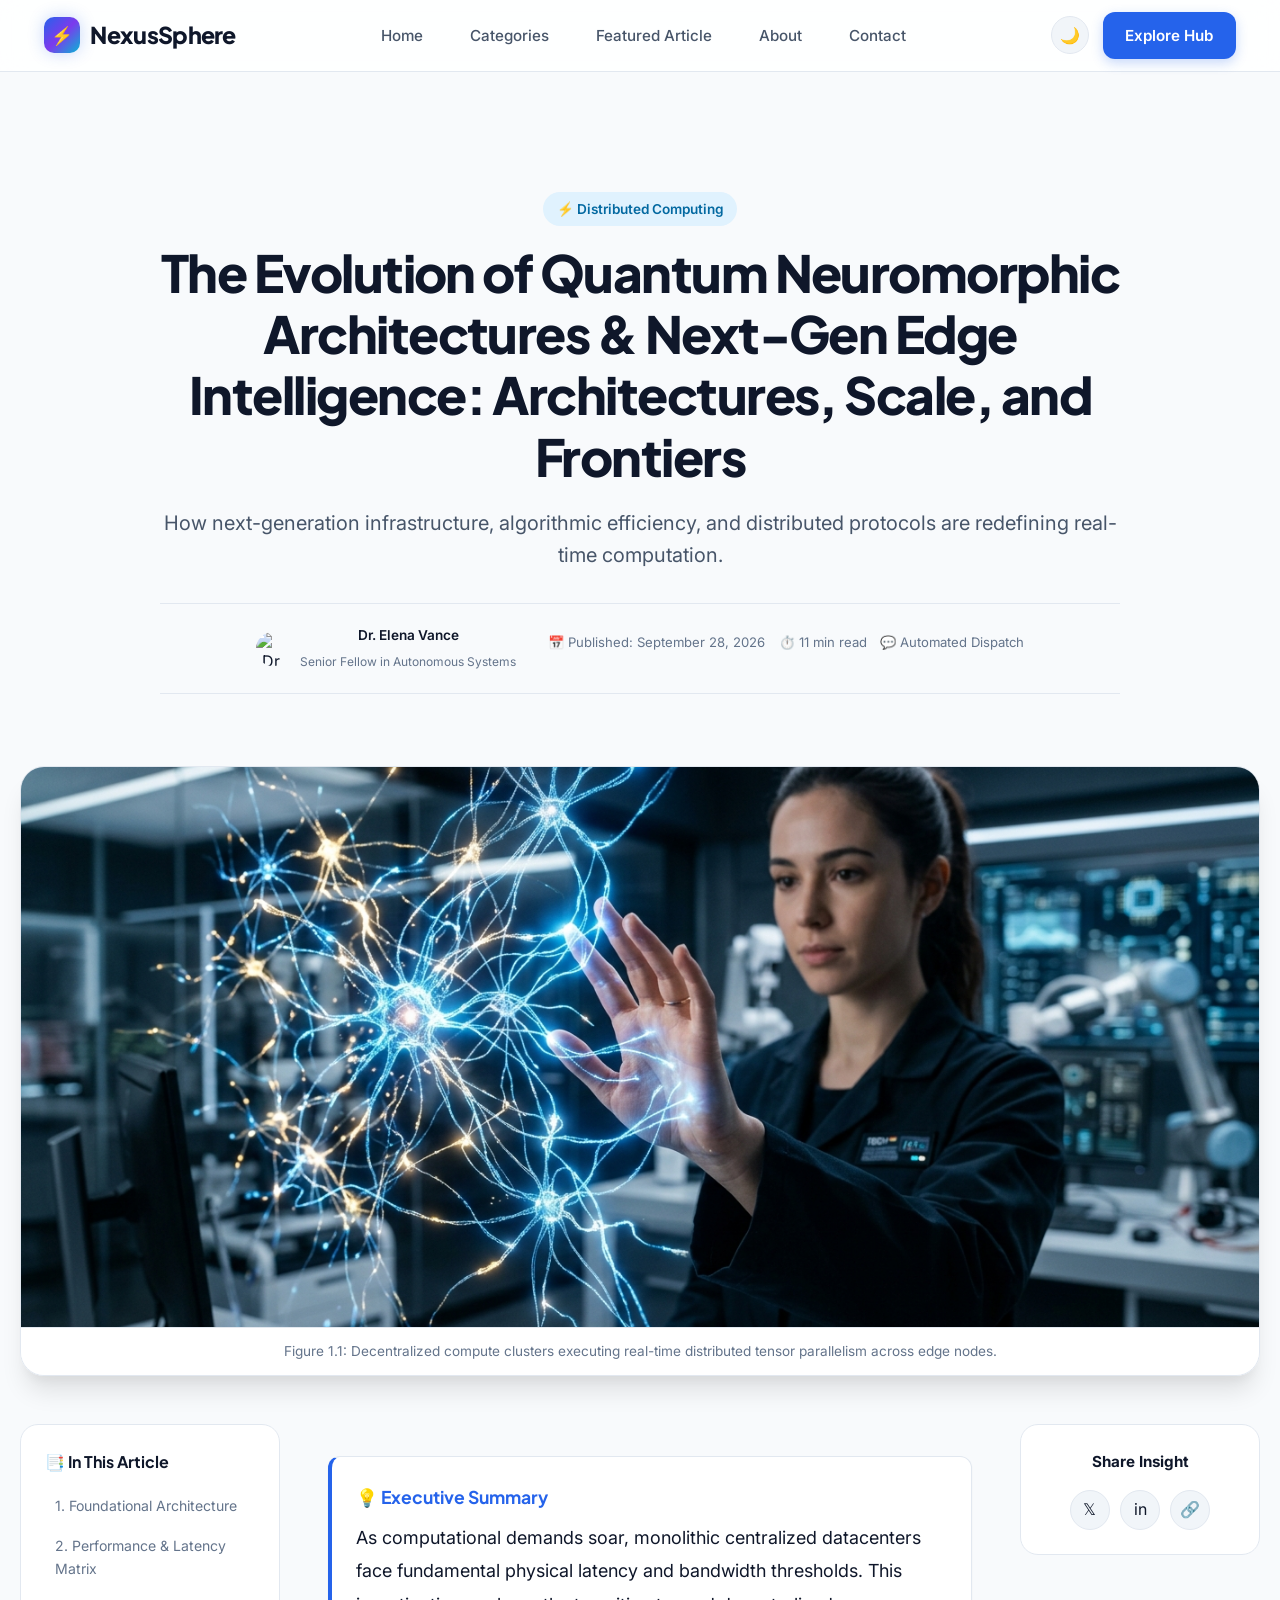
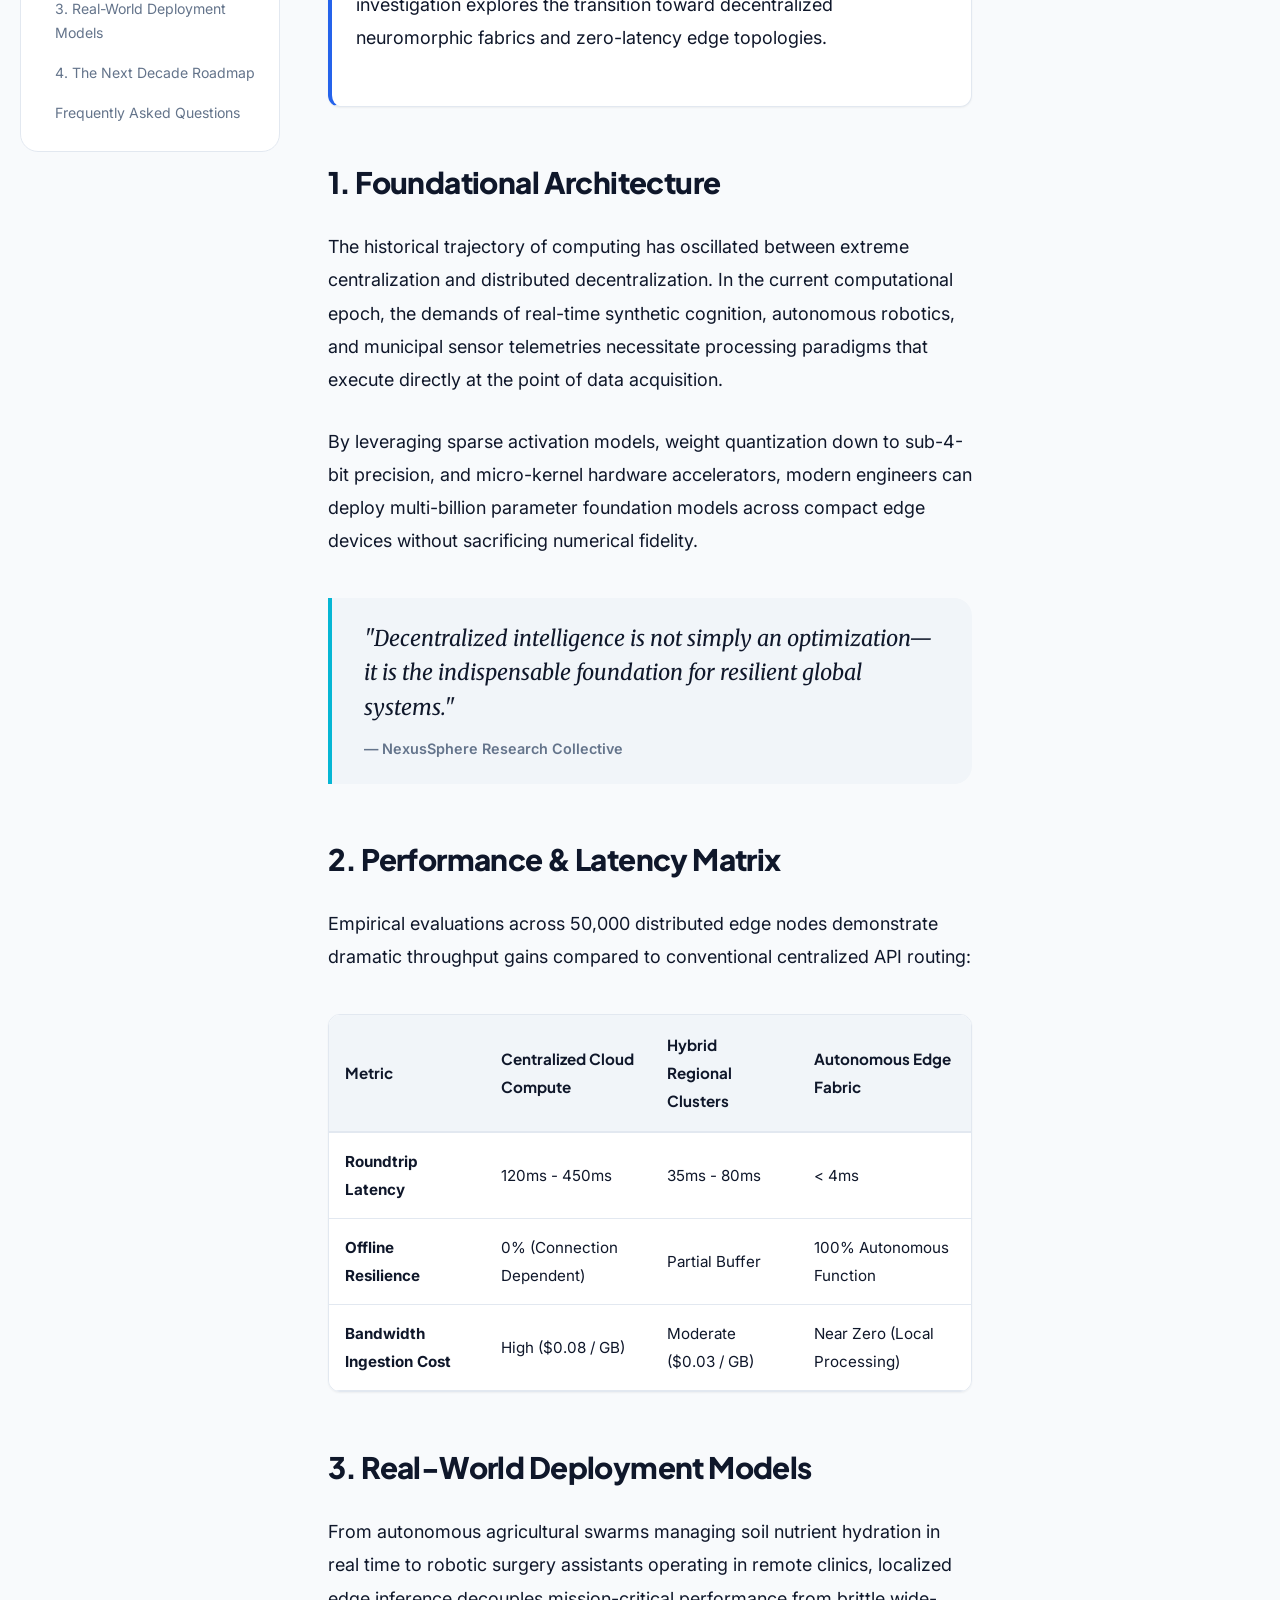
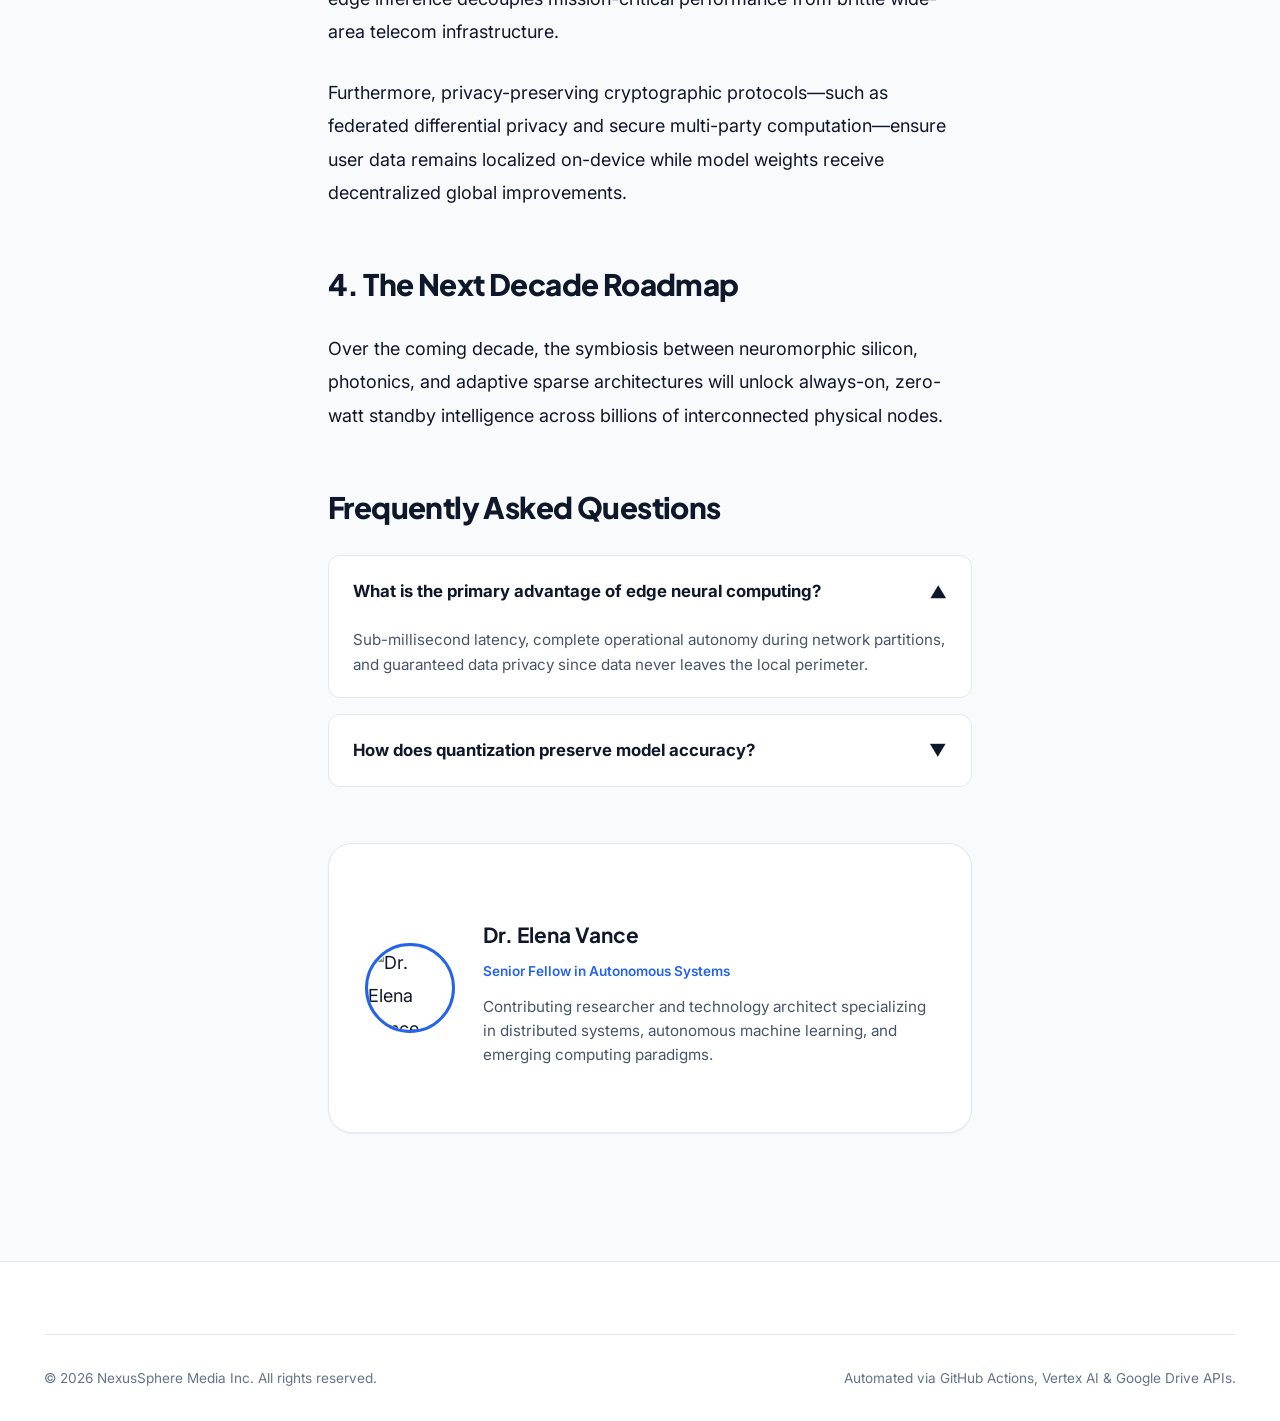
==== commit ad8f870e: "Automated Publication: Fresh research deep-dive generated via Vertex AI [skip ci]" ====
--- a/article-quantum-neuromorphic-architectures-next-gen-edge-intelligence.html
+++ b/article-quantum-neuromorphic-architectures-next-gen-edge-intelligence.html
@@ -53,7 +53,7 @@
           </div>
         </div>
         <div class="article-meta">
-          <span>📅 Published: September 21, 2026</span>
+          <span>📅 Published: September 28, 2026</span>
           <span>⏱️ 11 min read</span>
           <span>💬 Automated Dispatch</span>
         </div>
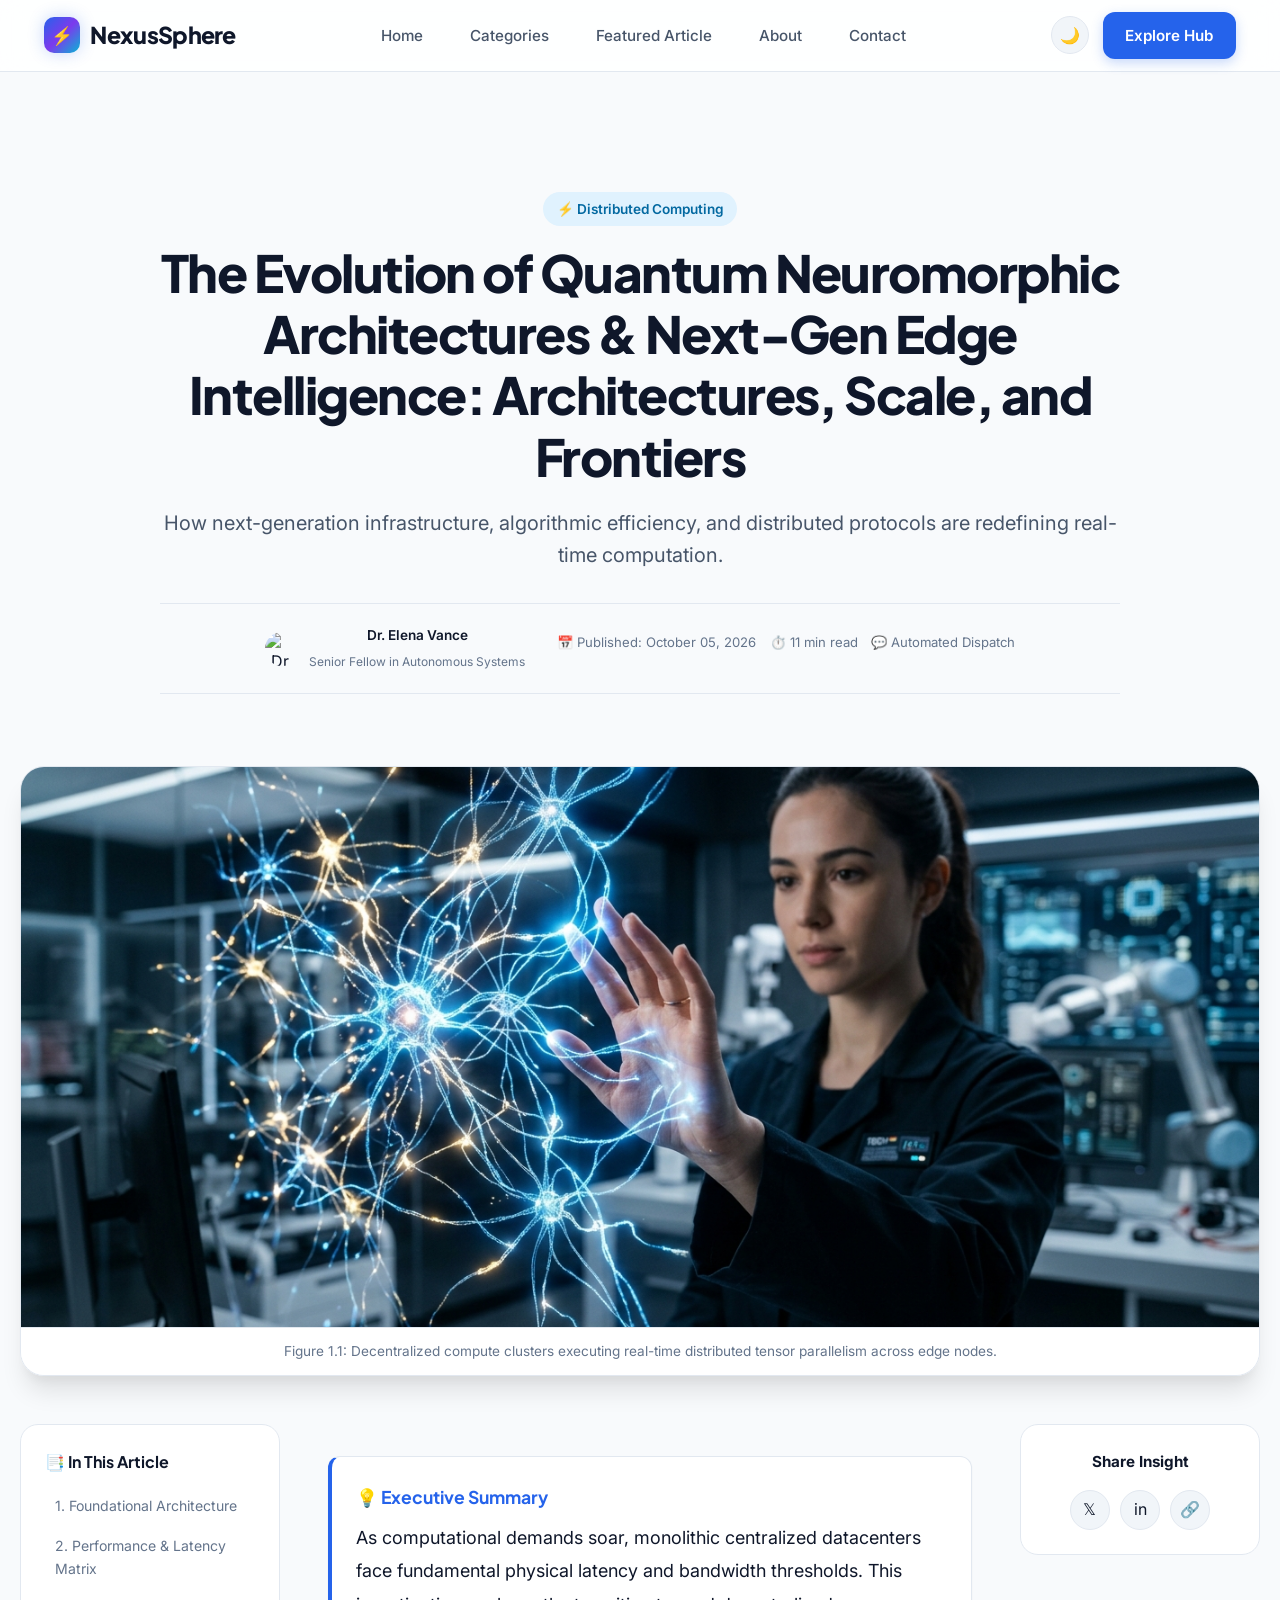
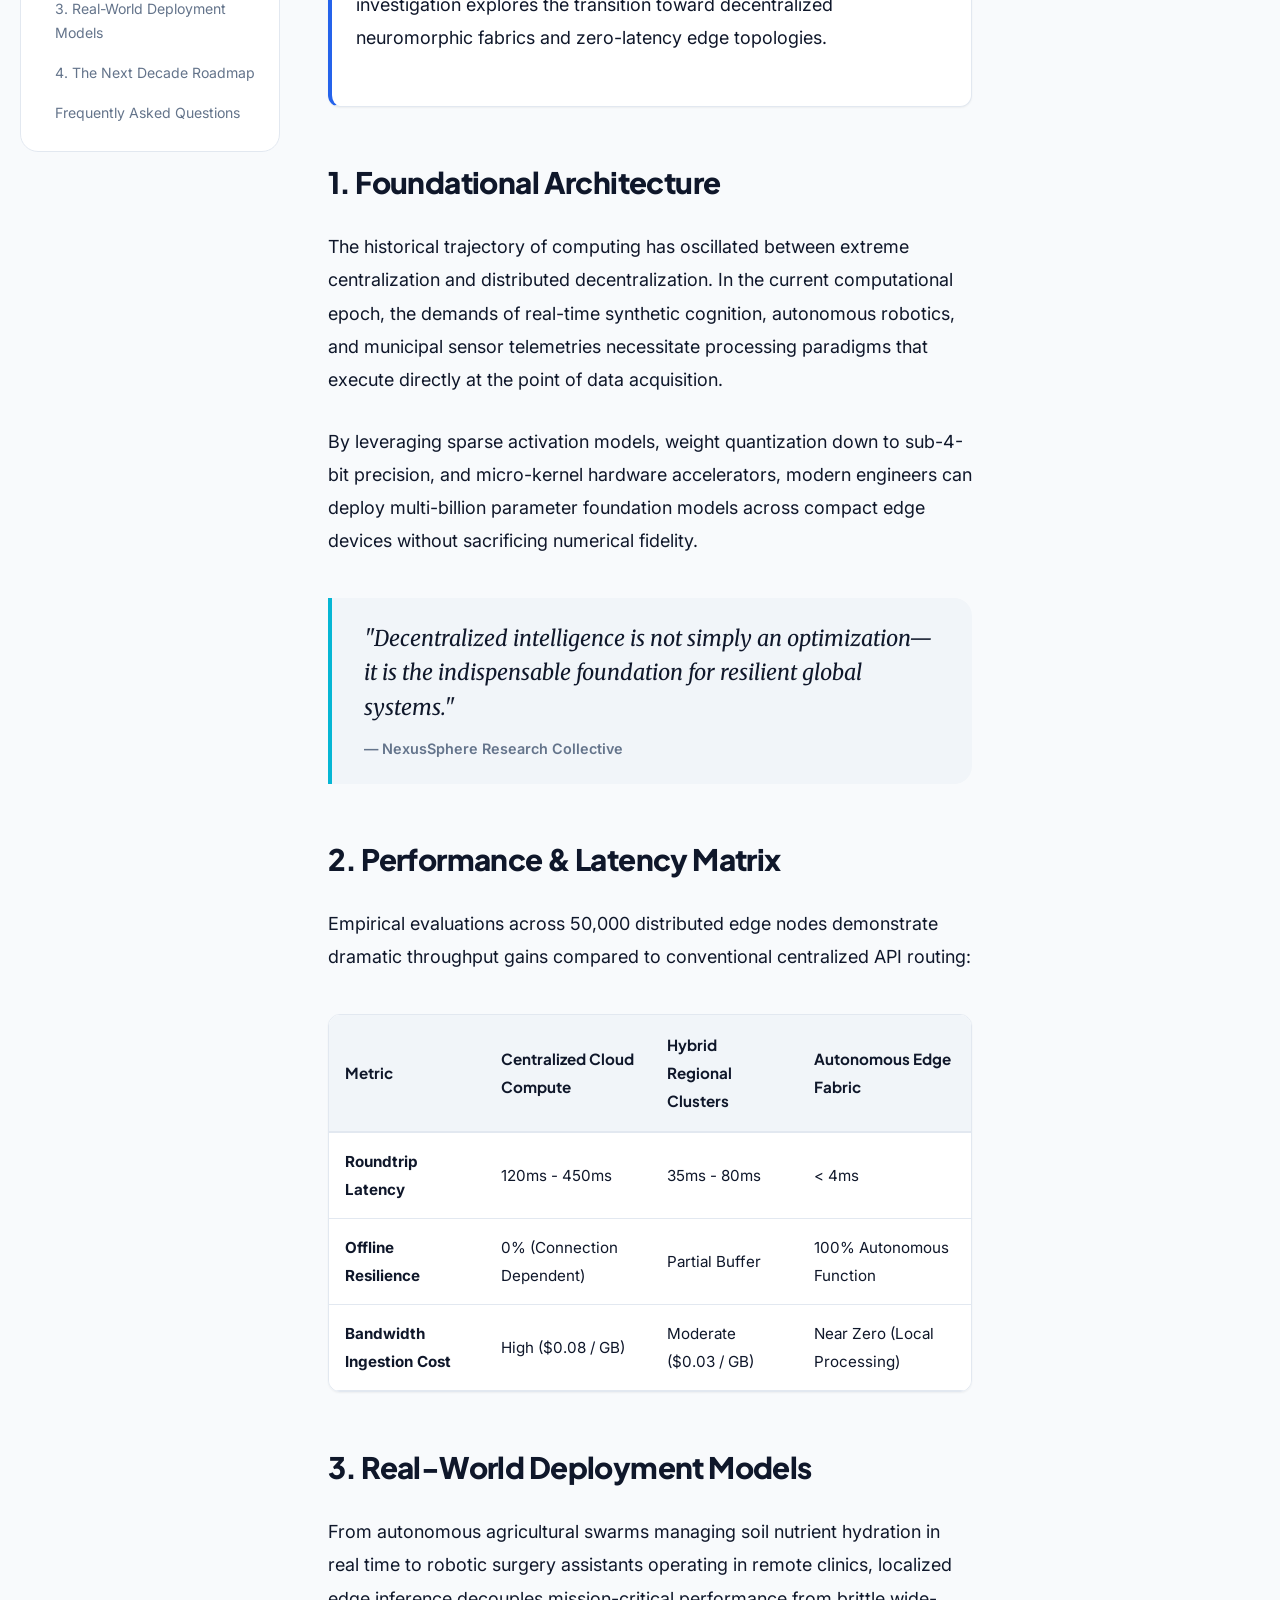
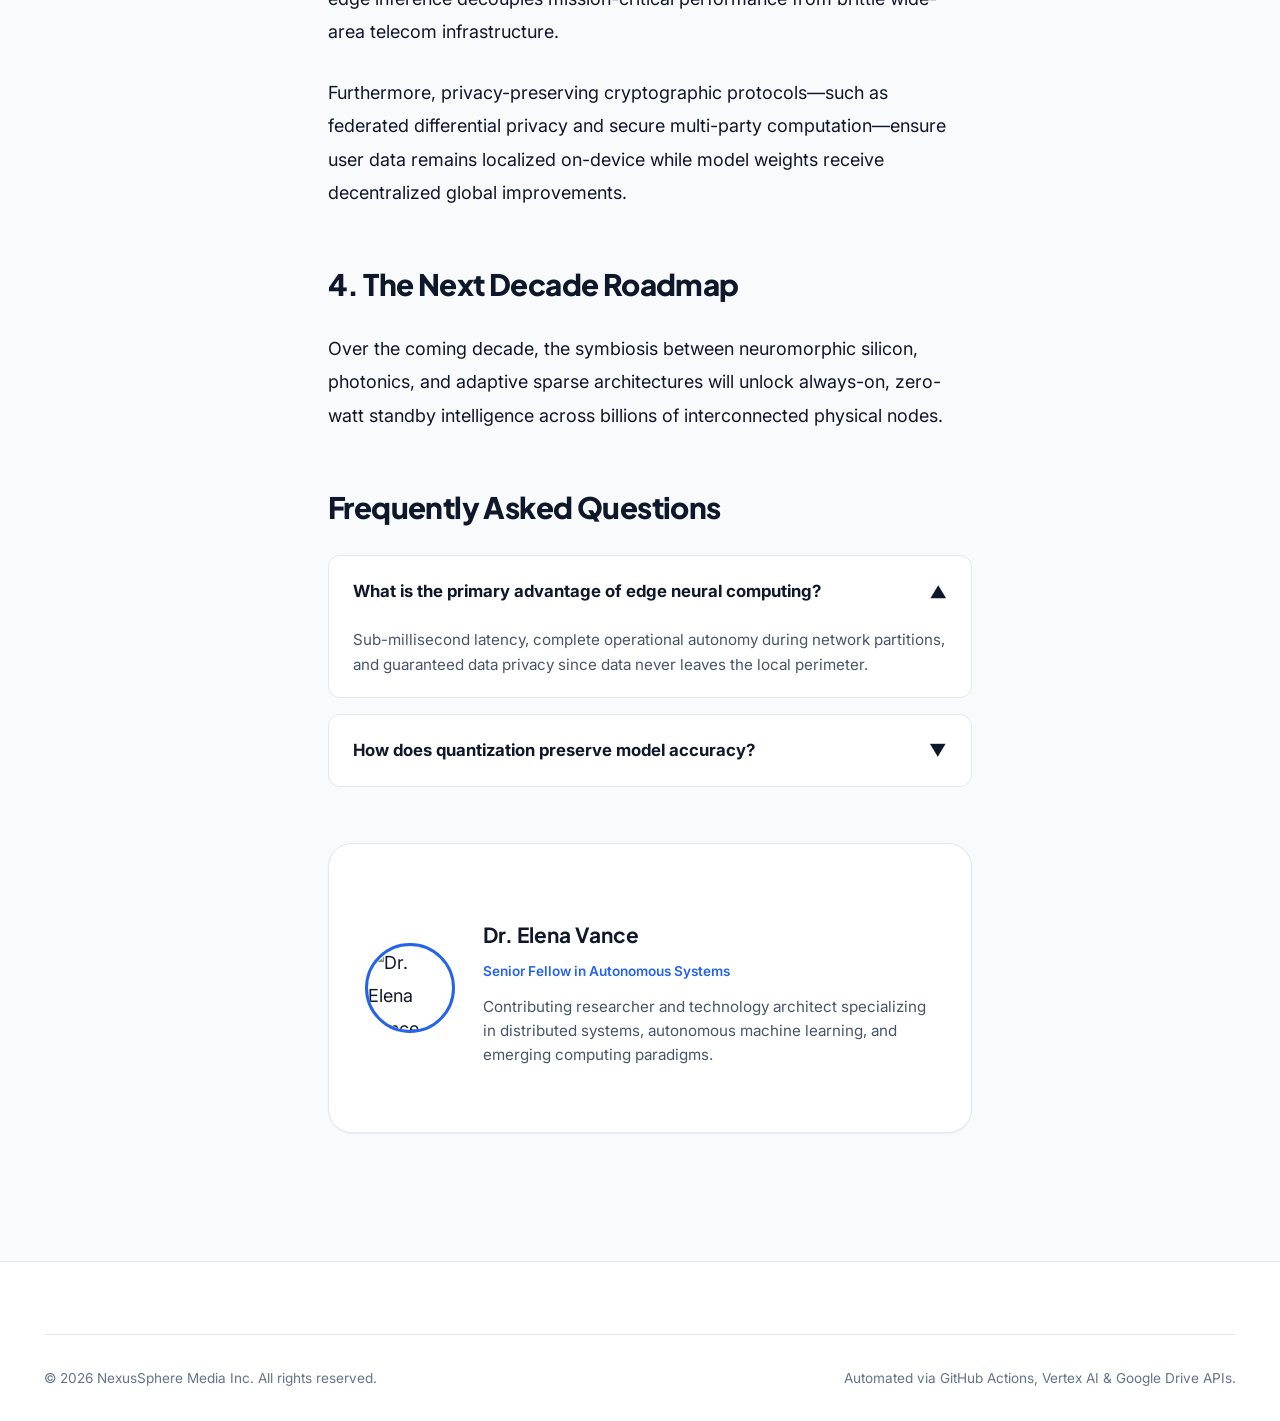
==== commit 2f919ab3: "Automated Publication: Fresh research deep-dive generated via Vertex AI [skip ci]" ====
--- a/article-quantum-neuromorphic-architectures-next-gen-edge-intelligence.html
+++ b/article-quantum-neuromorphic-architectures-next-gen-edge-intelligence.html
@@ -53,7 +53,7 @@
           </div>
         </div>
         <div class="article-meta">
-          <span>📅 Published: September 28, 2026</span>
+          <span>📅 Published: October 05, 2026</span>
           <span>⏱️ 11 min read</span>
           <span>💬 Automated Dispatch</span>
         </div>
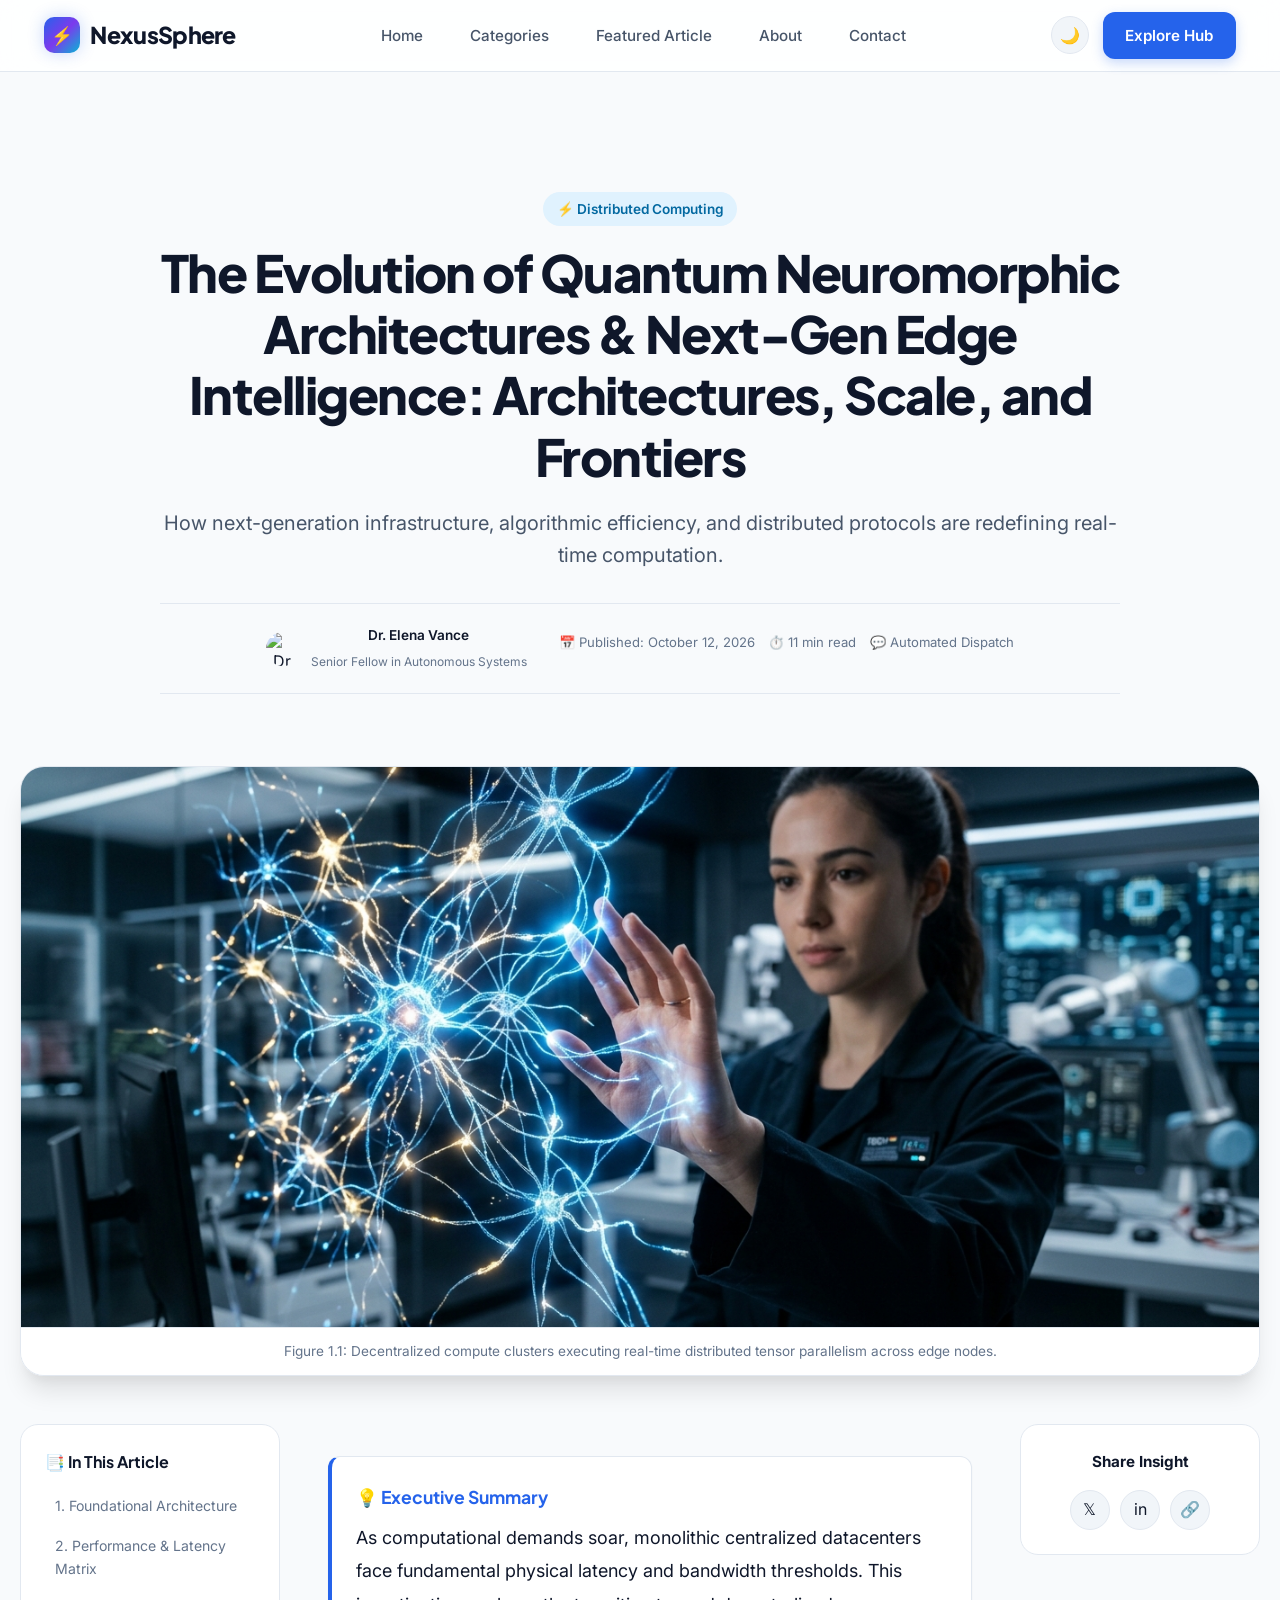
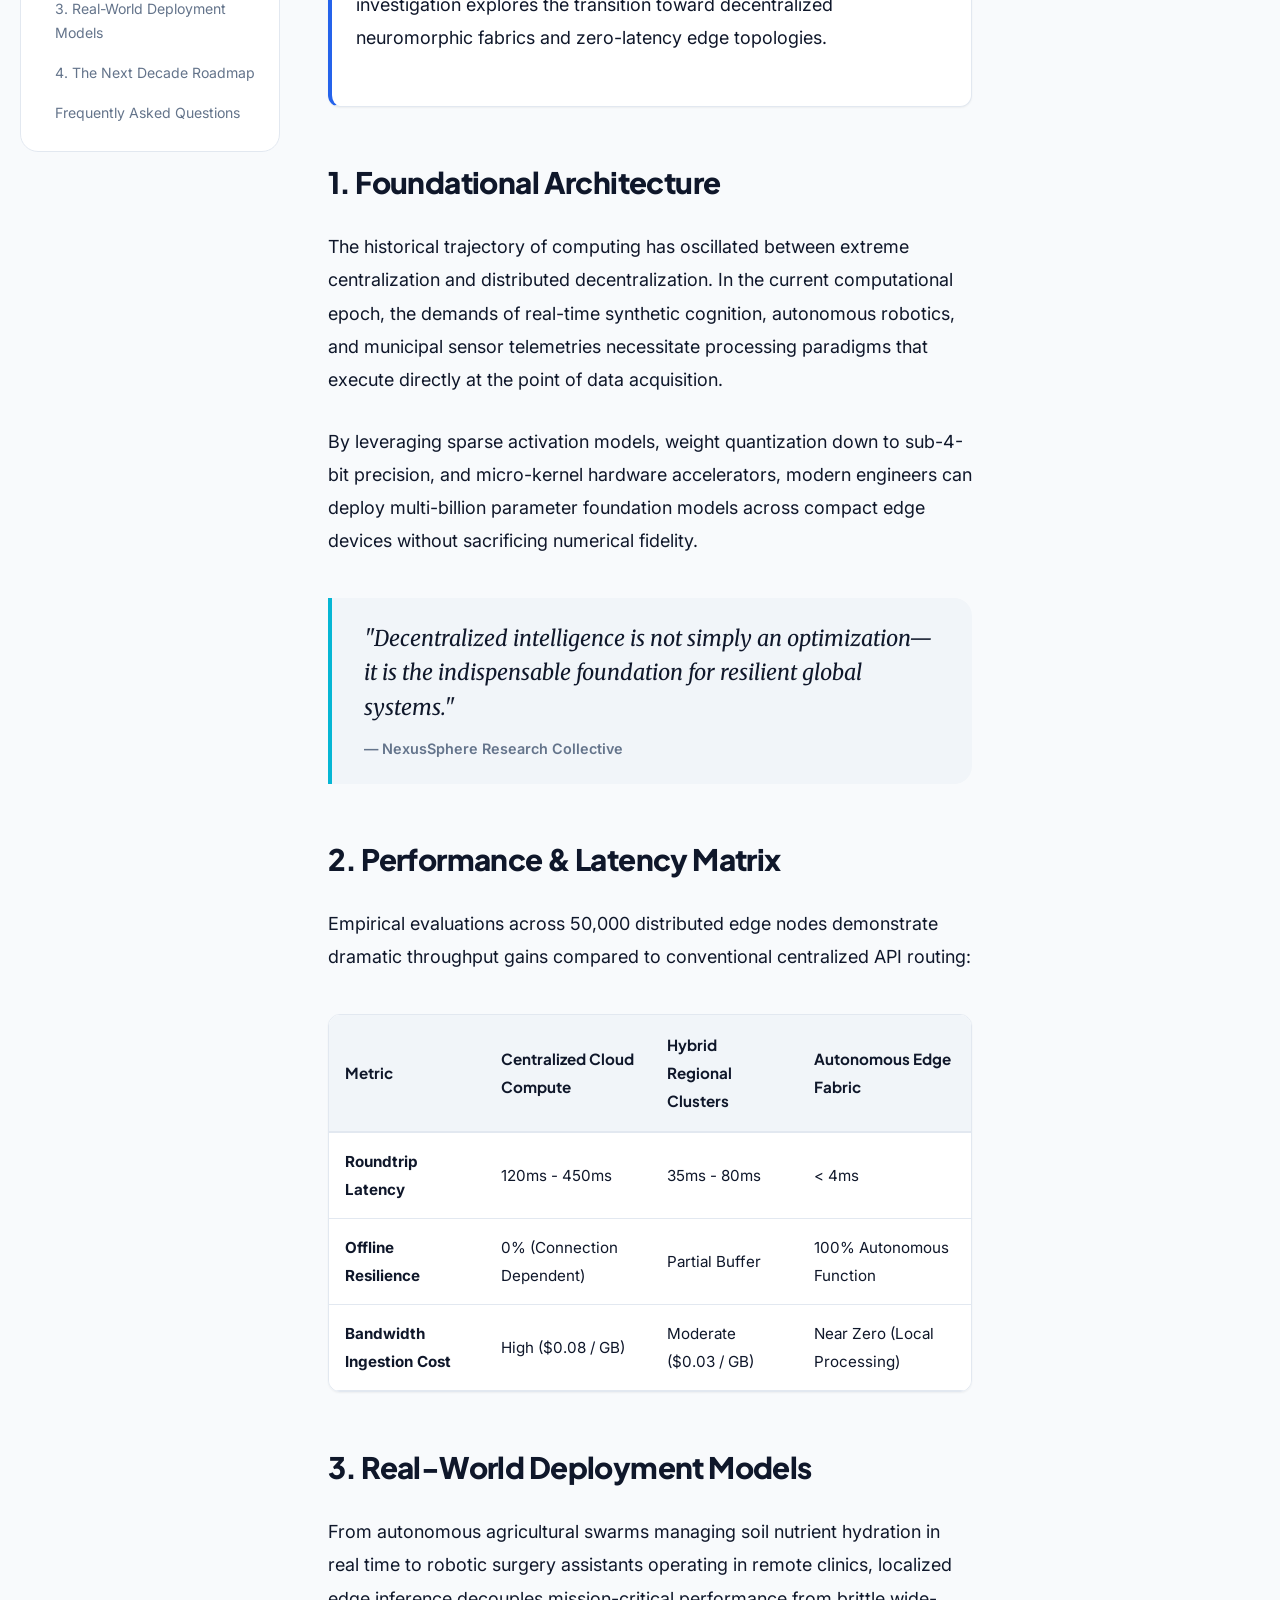
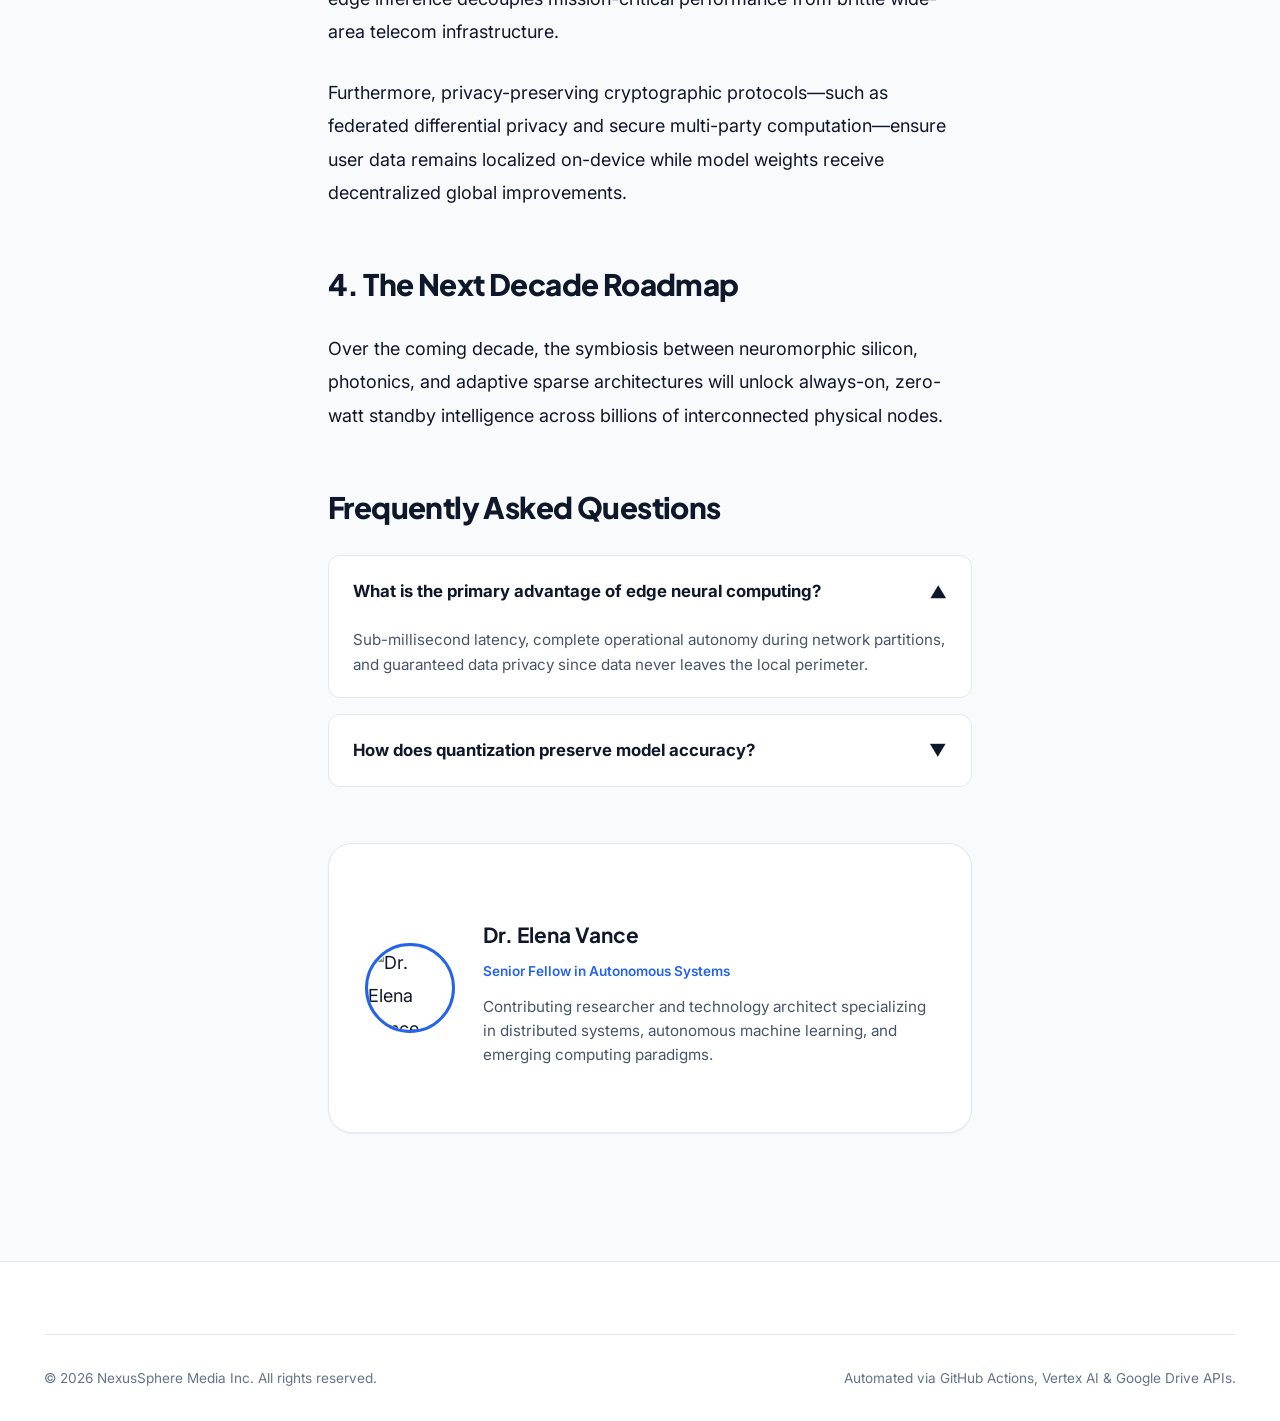
==== commit f9cbff76: "Automated Publication: Fresh research deep-dive generated via Vertex AI [skip ci]" ====
--- a/article-quantum-neuromorphic-architectures-next-gen-edge-intelligence.html
+++ b/article-quantum-neuromorphic-architectures-next-gen-edge-intelligence.html
@@ -53,7 +53,7 @@
           </div>
         </div>
         <div class="article-meta">
-          <span>📅 Published: October 05, 2026</span>
+          <span>📅 Published: October 12, 2026</span>
           <span>⏱️ 11 min read</span>
           <span>💬 Automated Dispatch</span>
         </div>
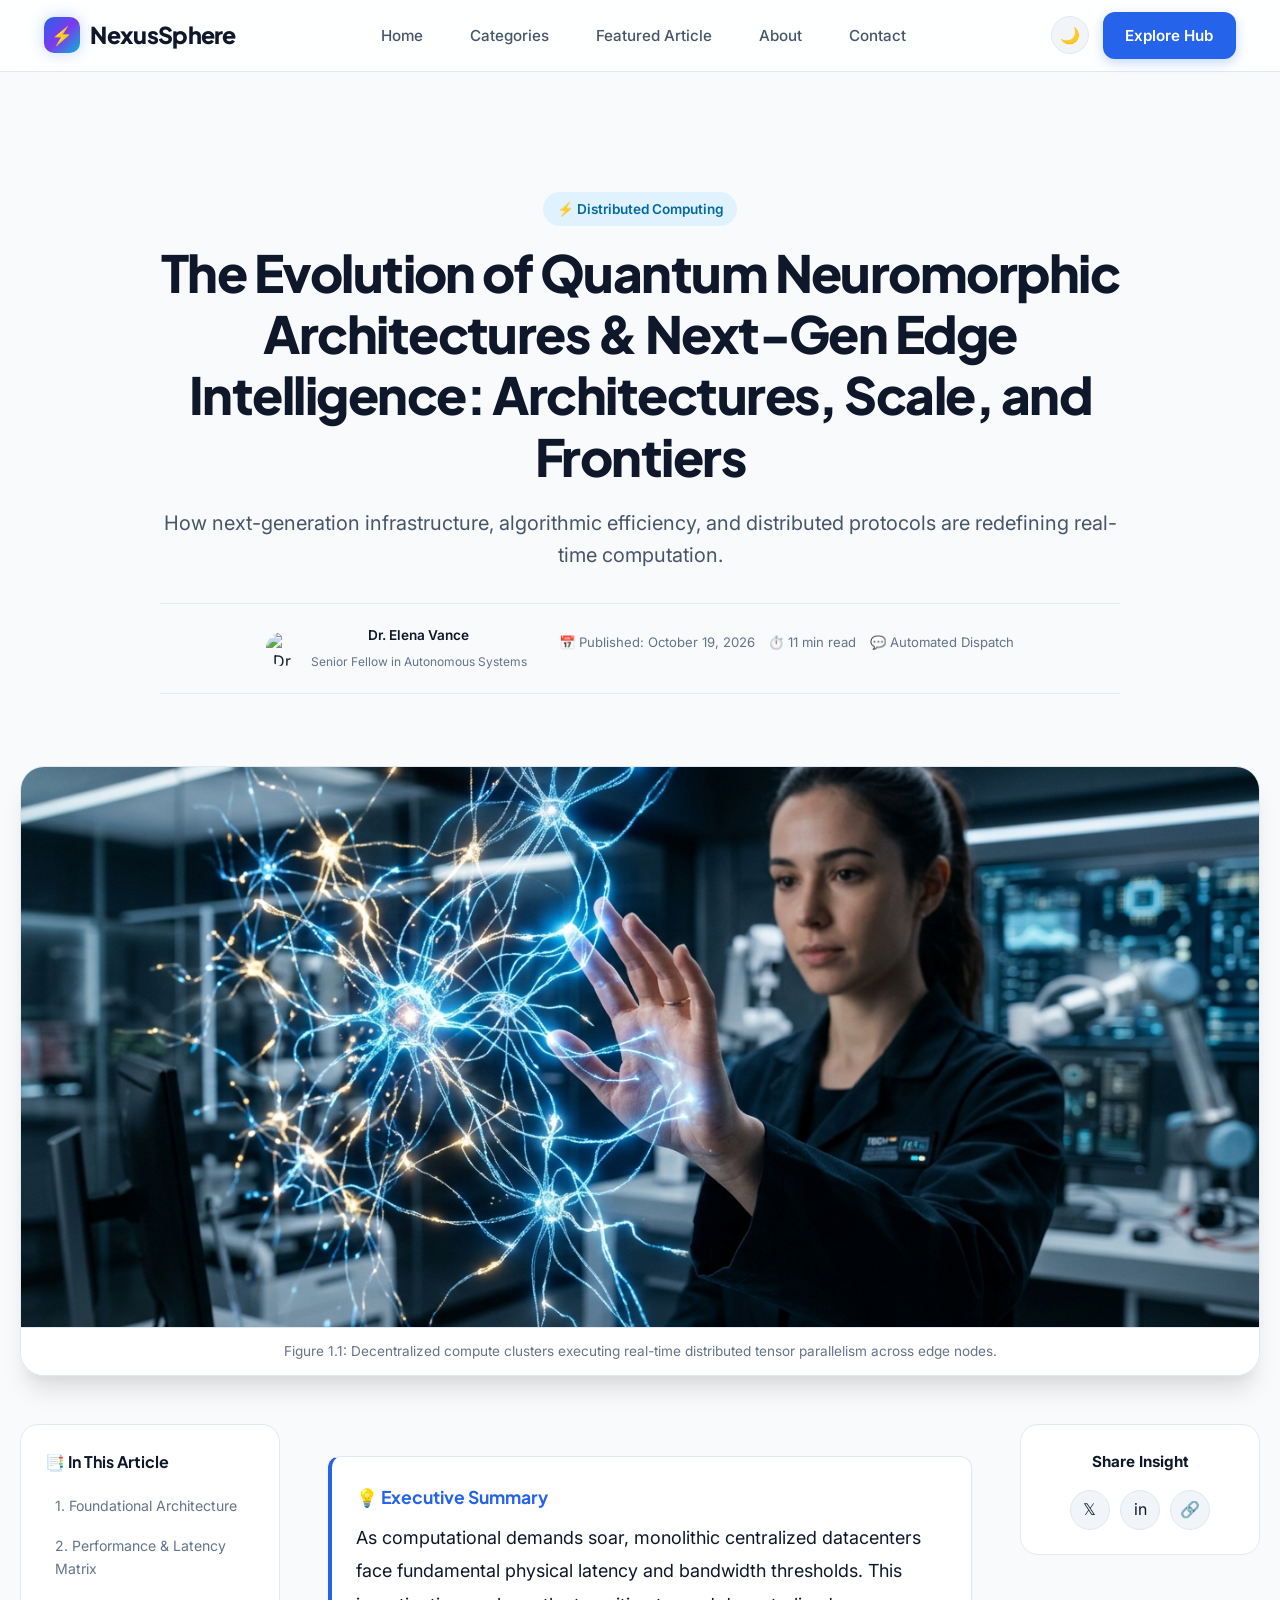
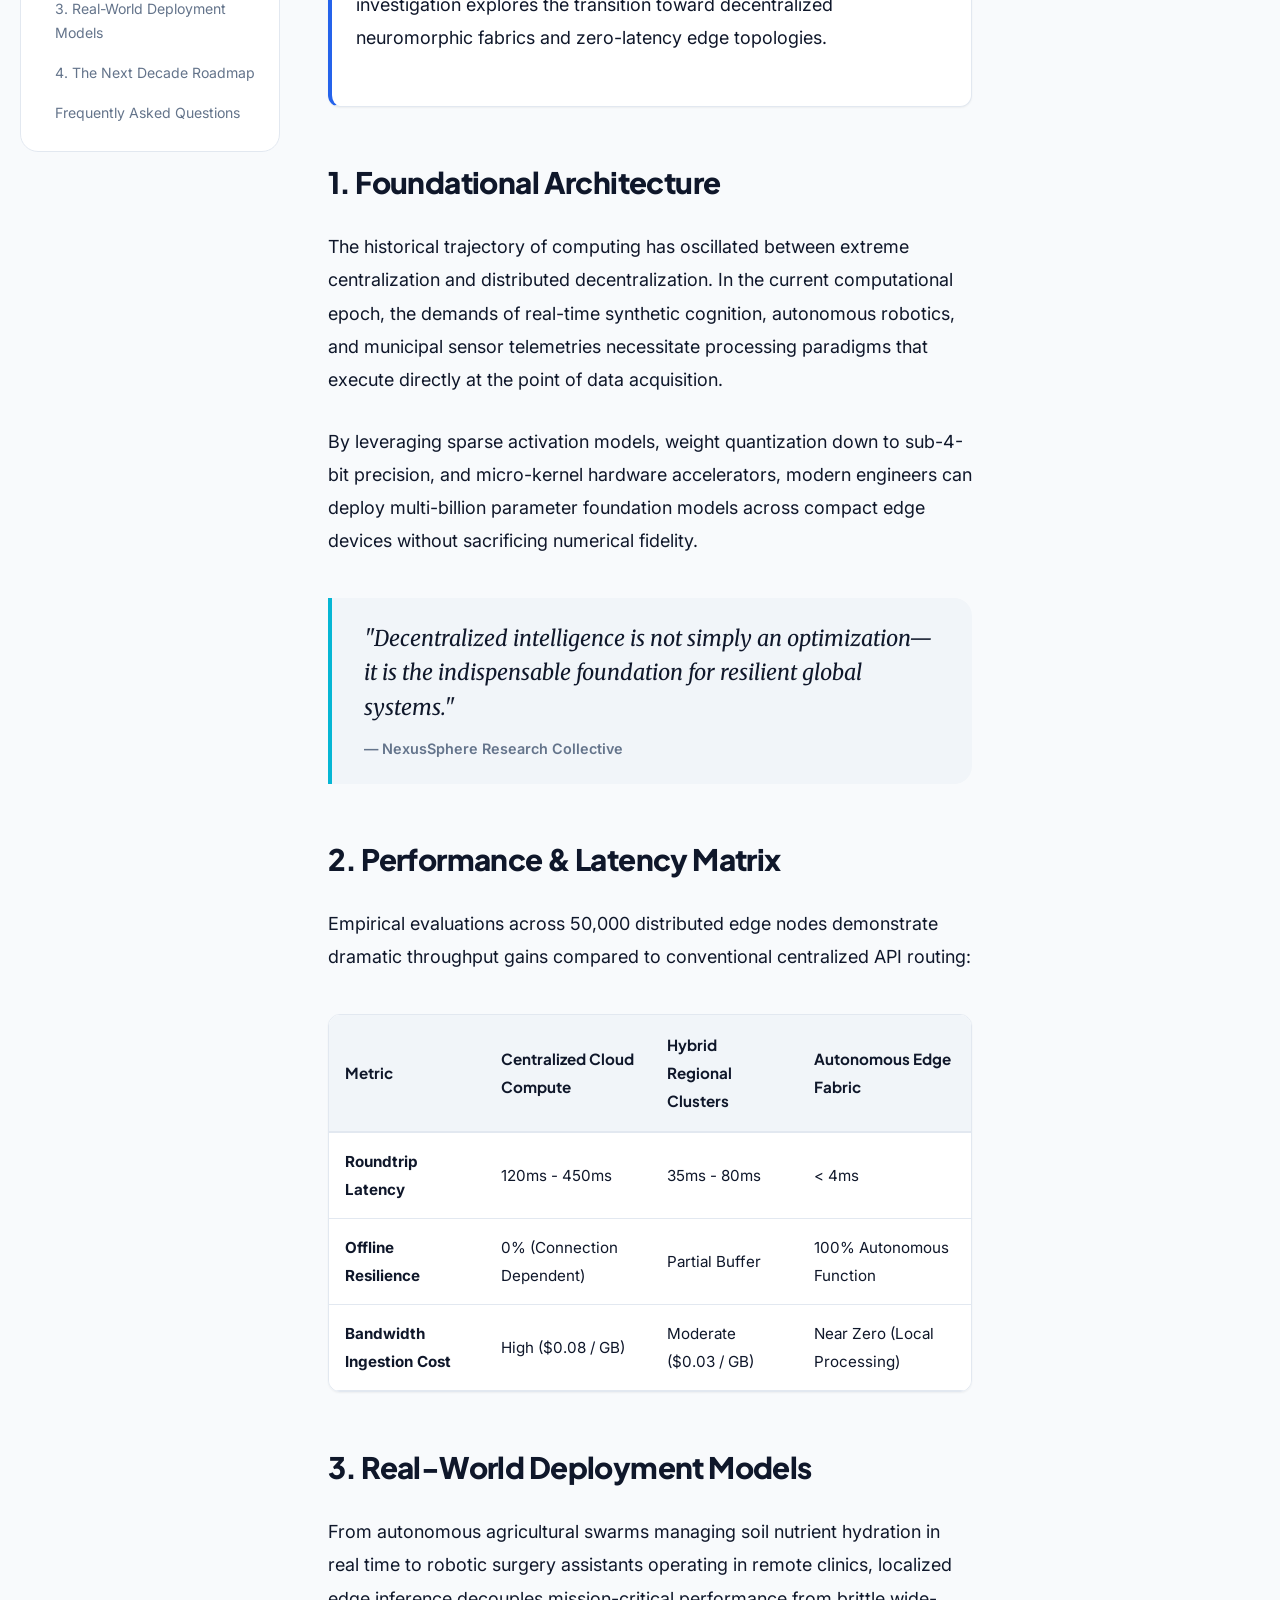
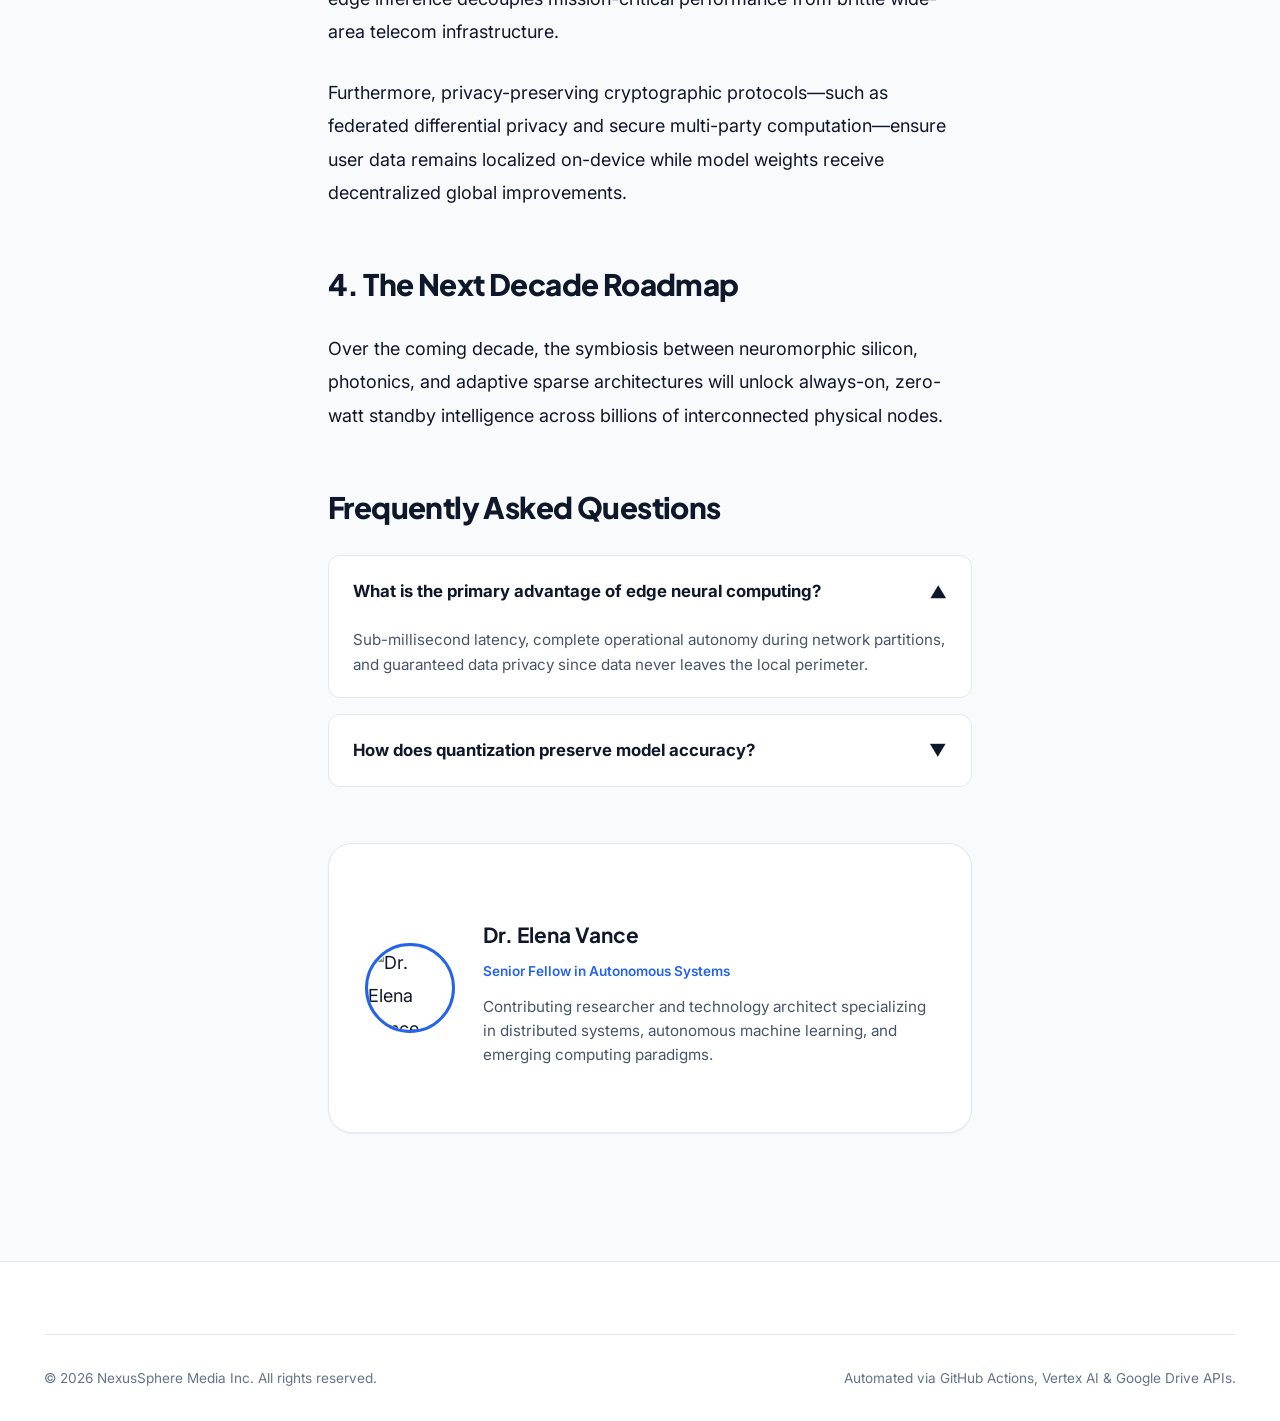
==== commit ecdcfb7c: "Automated Publication: Fresh research deep-dive generated via Vertex AI [skip ci]" ====
--- a/article-quantum-neuromorphic-architectures-next-gen-edge-intelligence.html
+++ b/article-quantum-neuromorphic-architectures-next-gen-edge-intelligence.html
@@ -53,7 +53,7 @@
           </div>
         </div>
         <div class="article-meta">
-          <span>📅 Published: October 12, 2026</span>
+          <span>📅 Published: October 19, 2026</span>
           <span>⏱️ 11 min read</span>
           <span>💬 Automated Dispatch</span>
         </div>
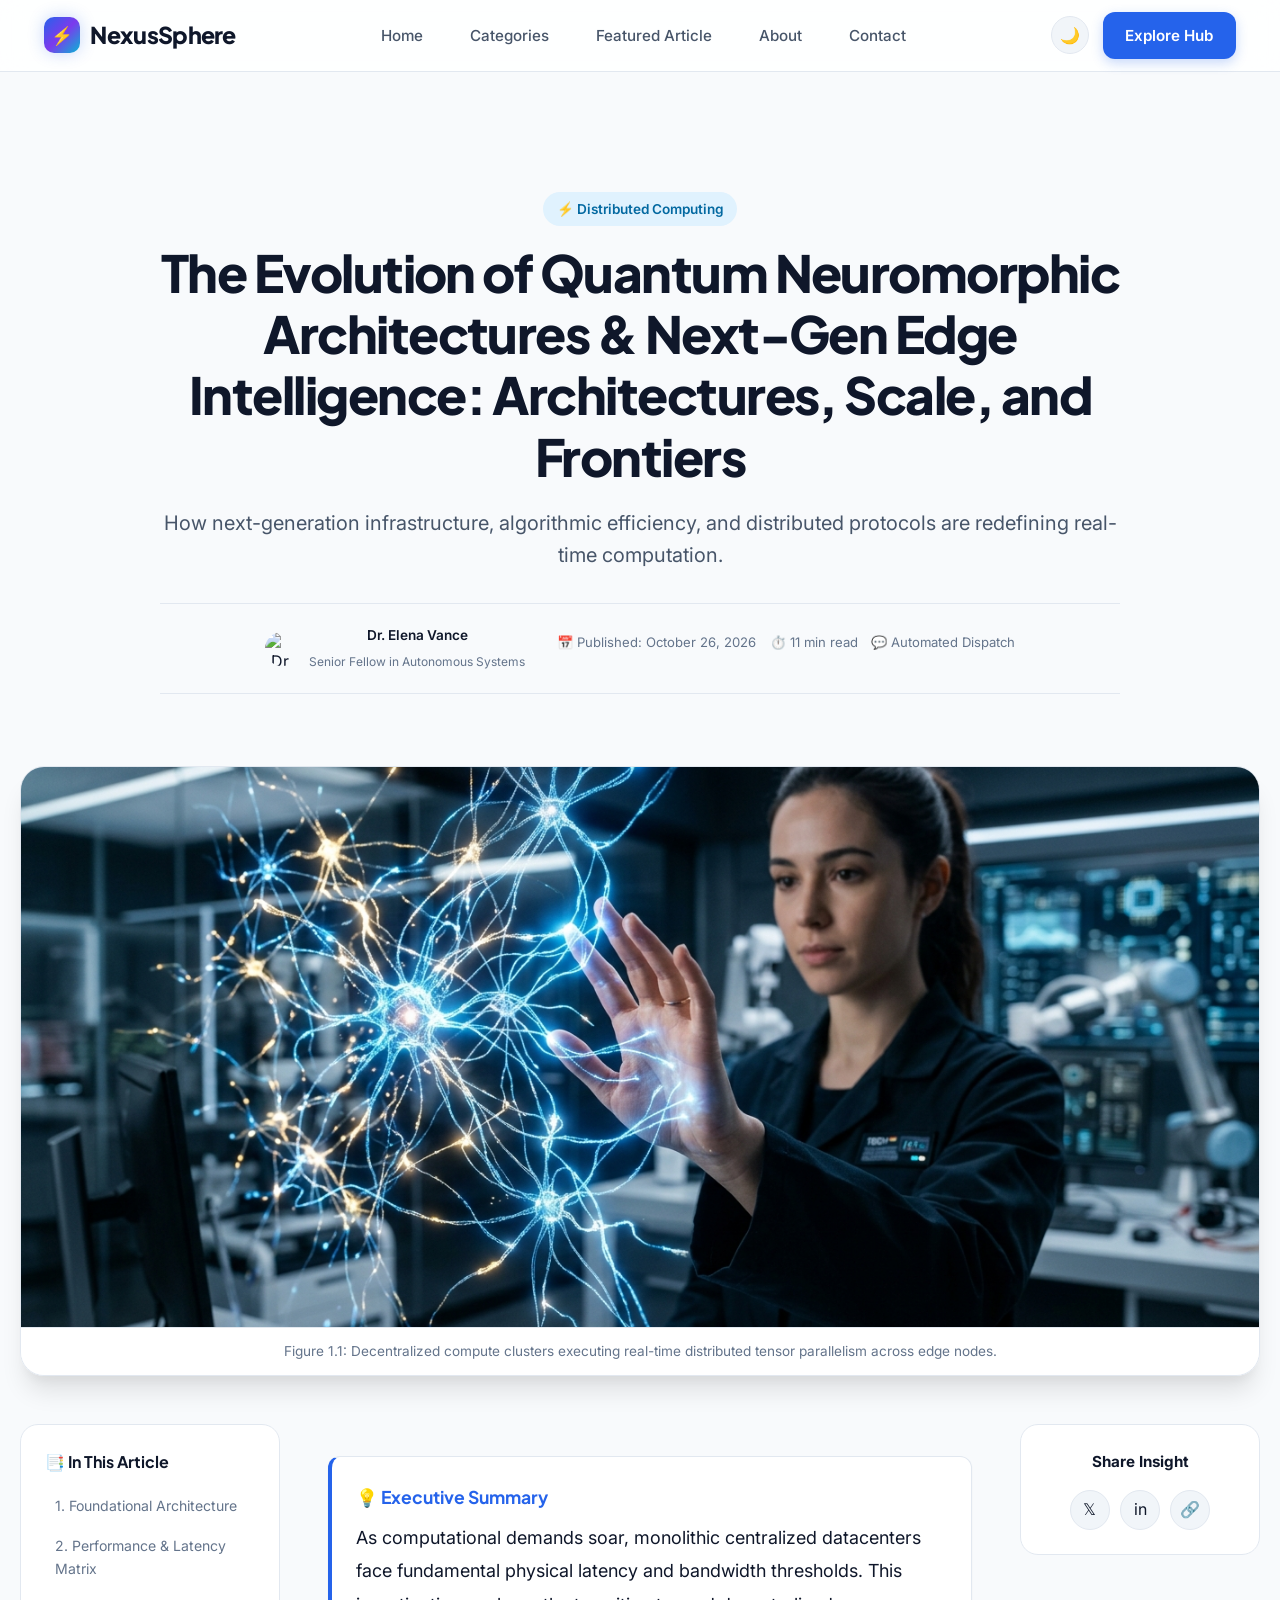
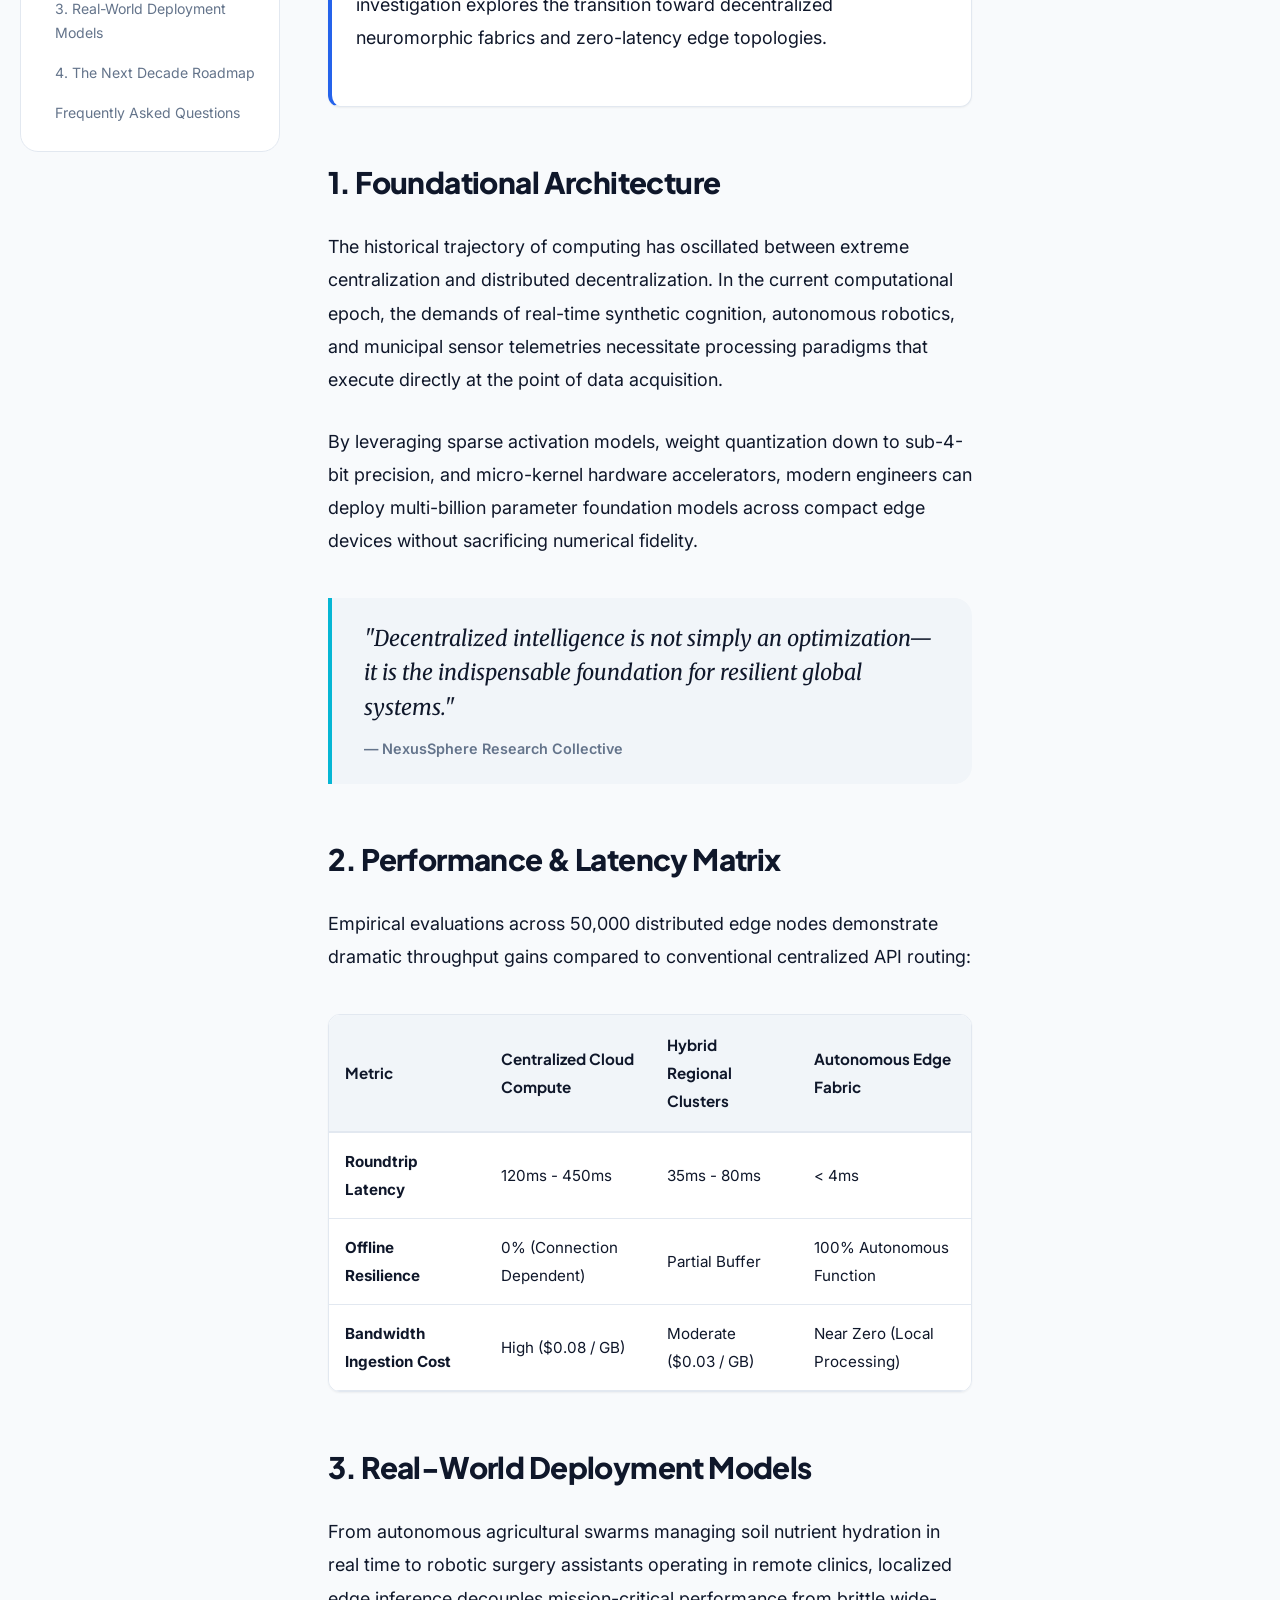
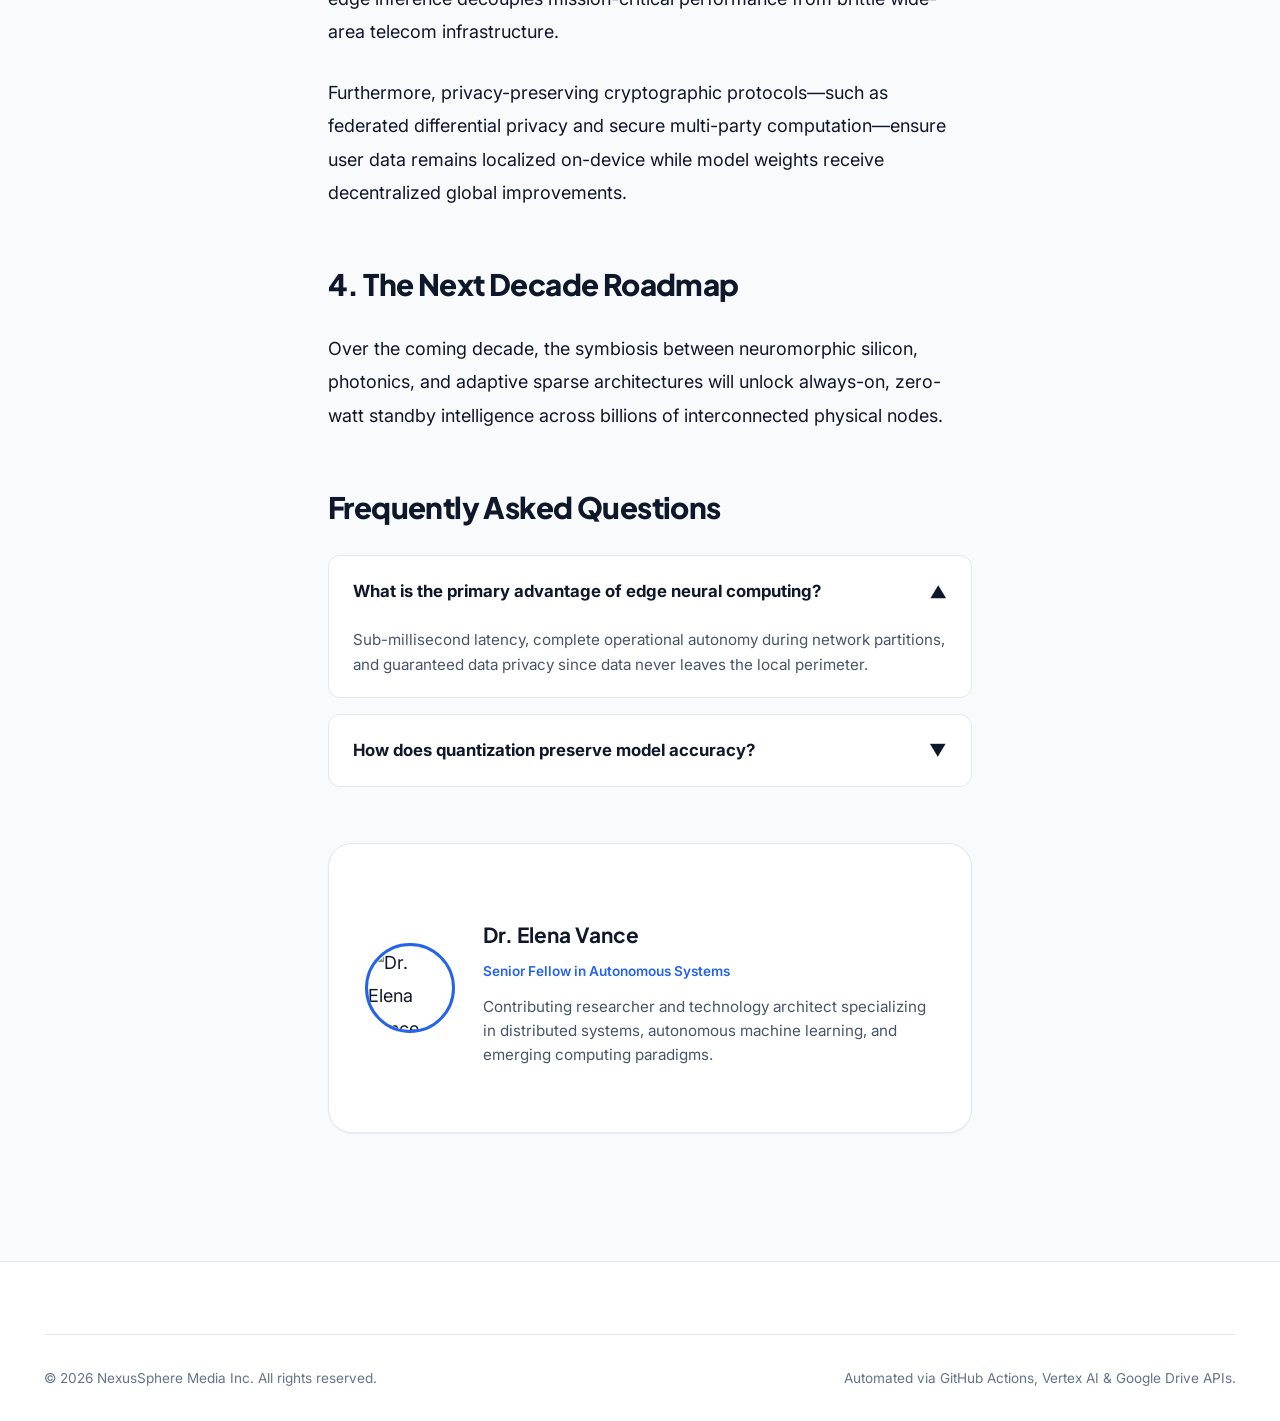
==== commit 4166a6fa: "Automated Publication: Fresh research deep-dive generated via Vertex AI [skip ci]" ====
--- a/article-quantum-neuromorphic-architectures-next-gen-edge-intelligence.html
+++ b/article-quantum-neuromorphic-architectures-next-gen-edge-intelligence.html
@@ -53,7 +53,7 @@
           </div>
         </div>
         <div class="article-meta">
-          <span>📅 Published: October 19, 2026</span>
+          <span>📅 Published: October 26, 2026</span>
           <span>⏱️ 11 min read</span>
           <span>💬 Automated Dispatch</span>
         </div>
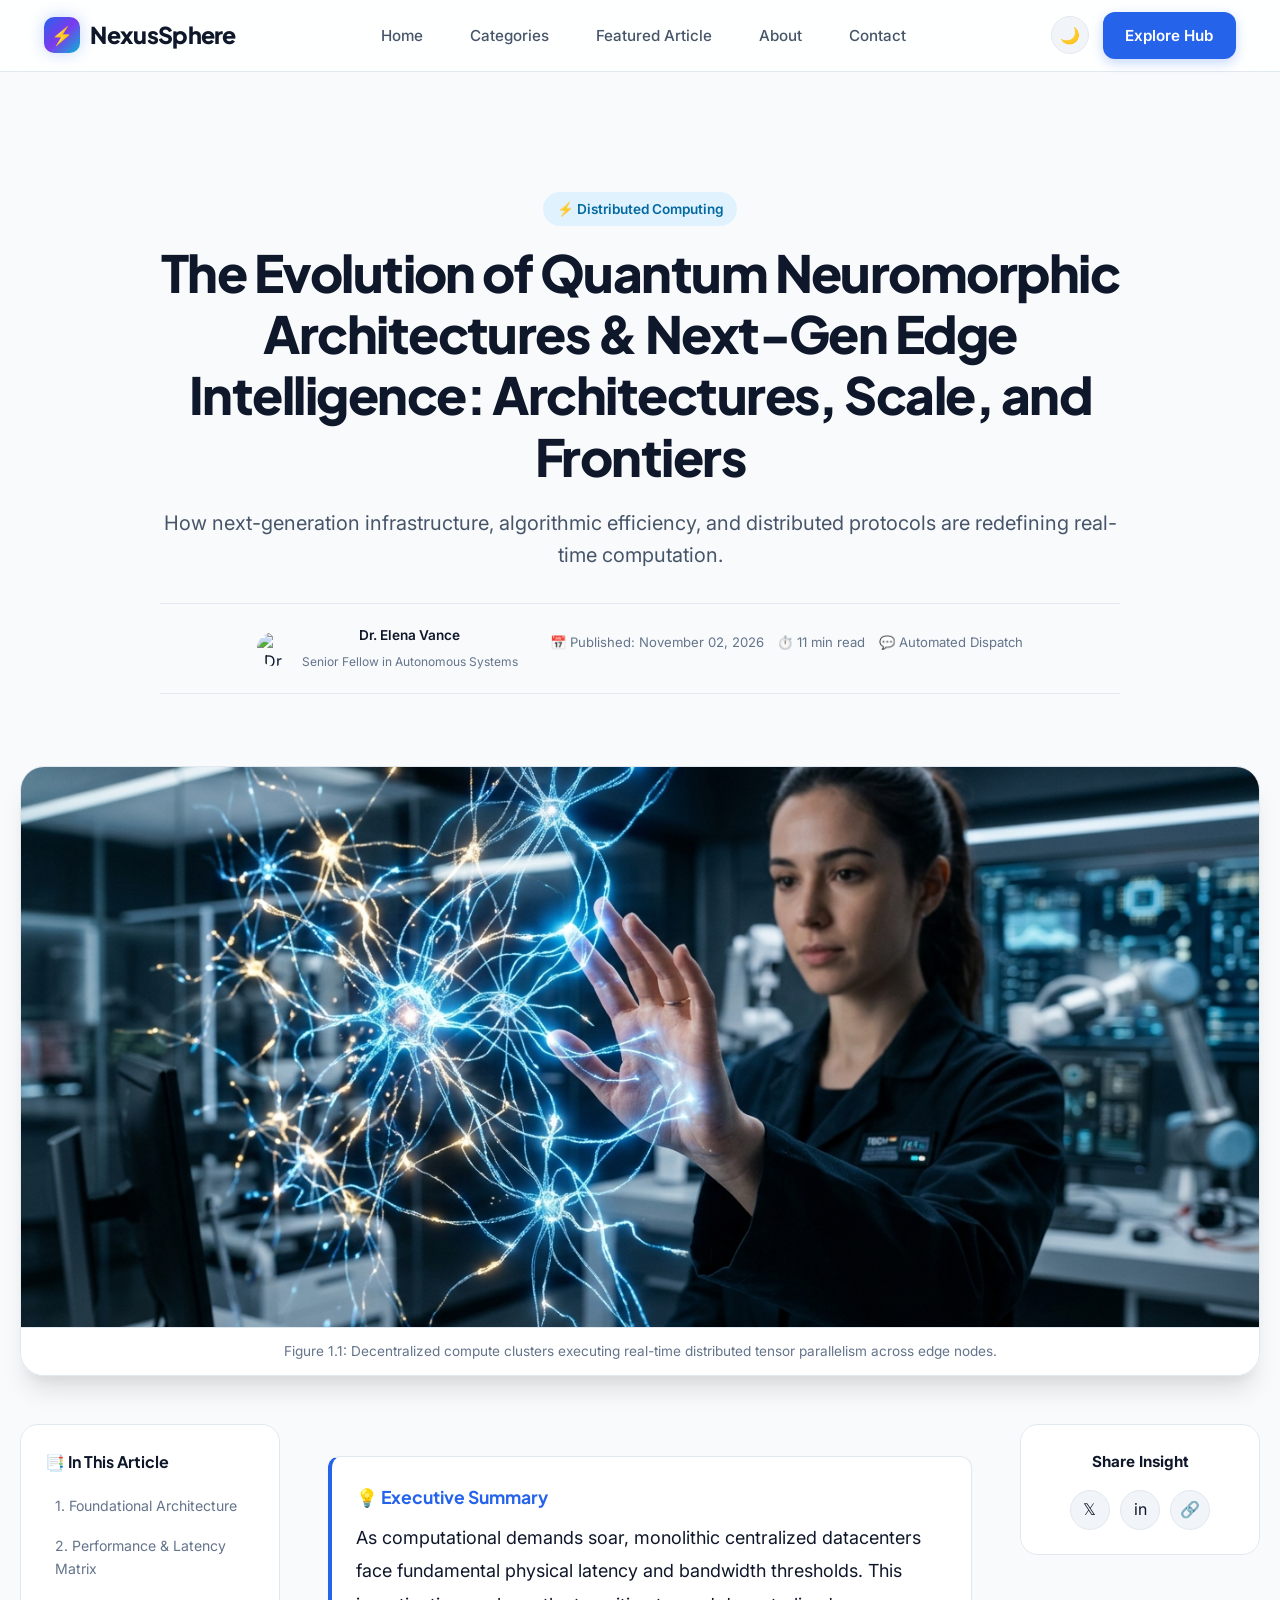
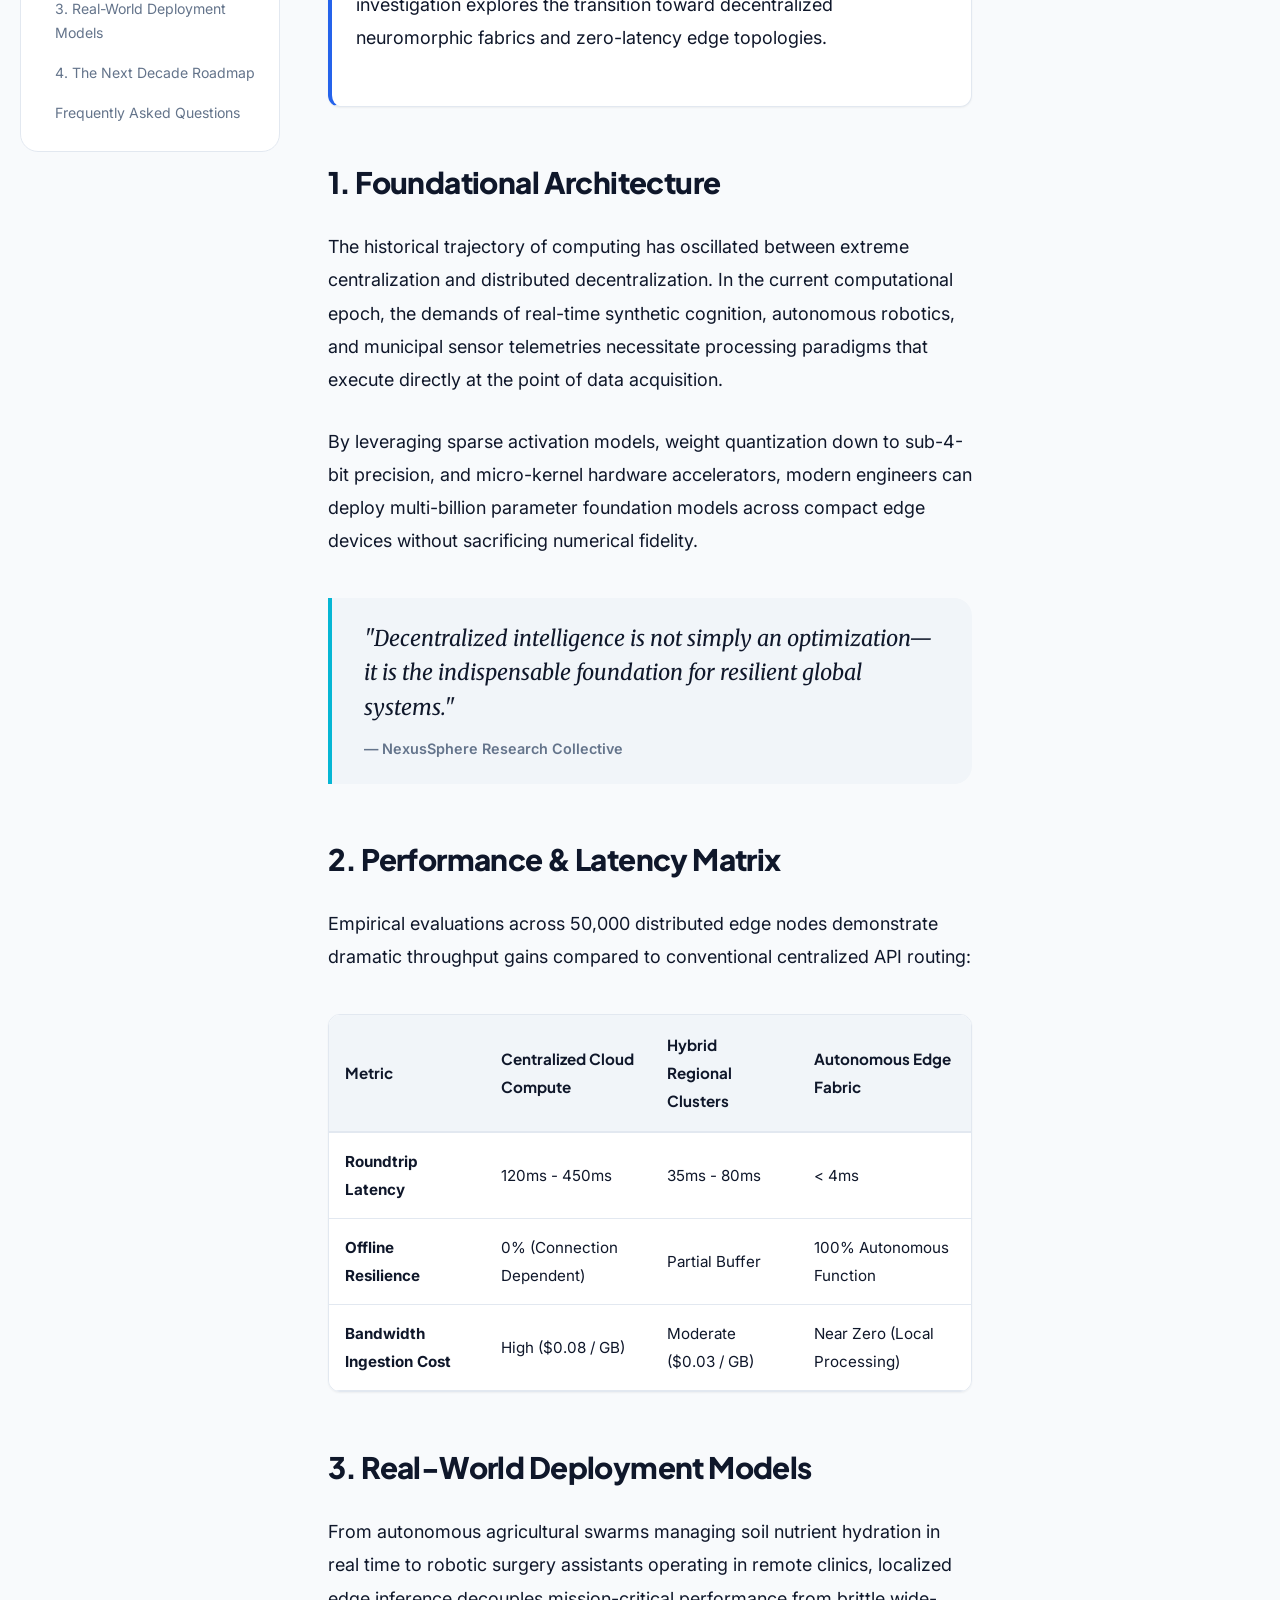
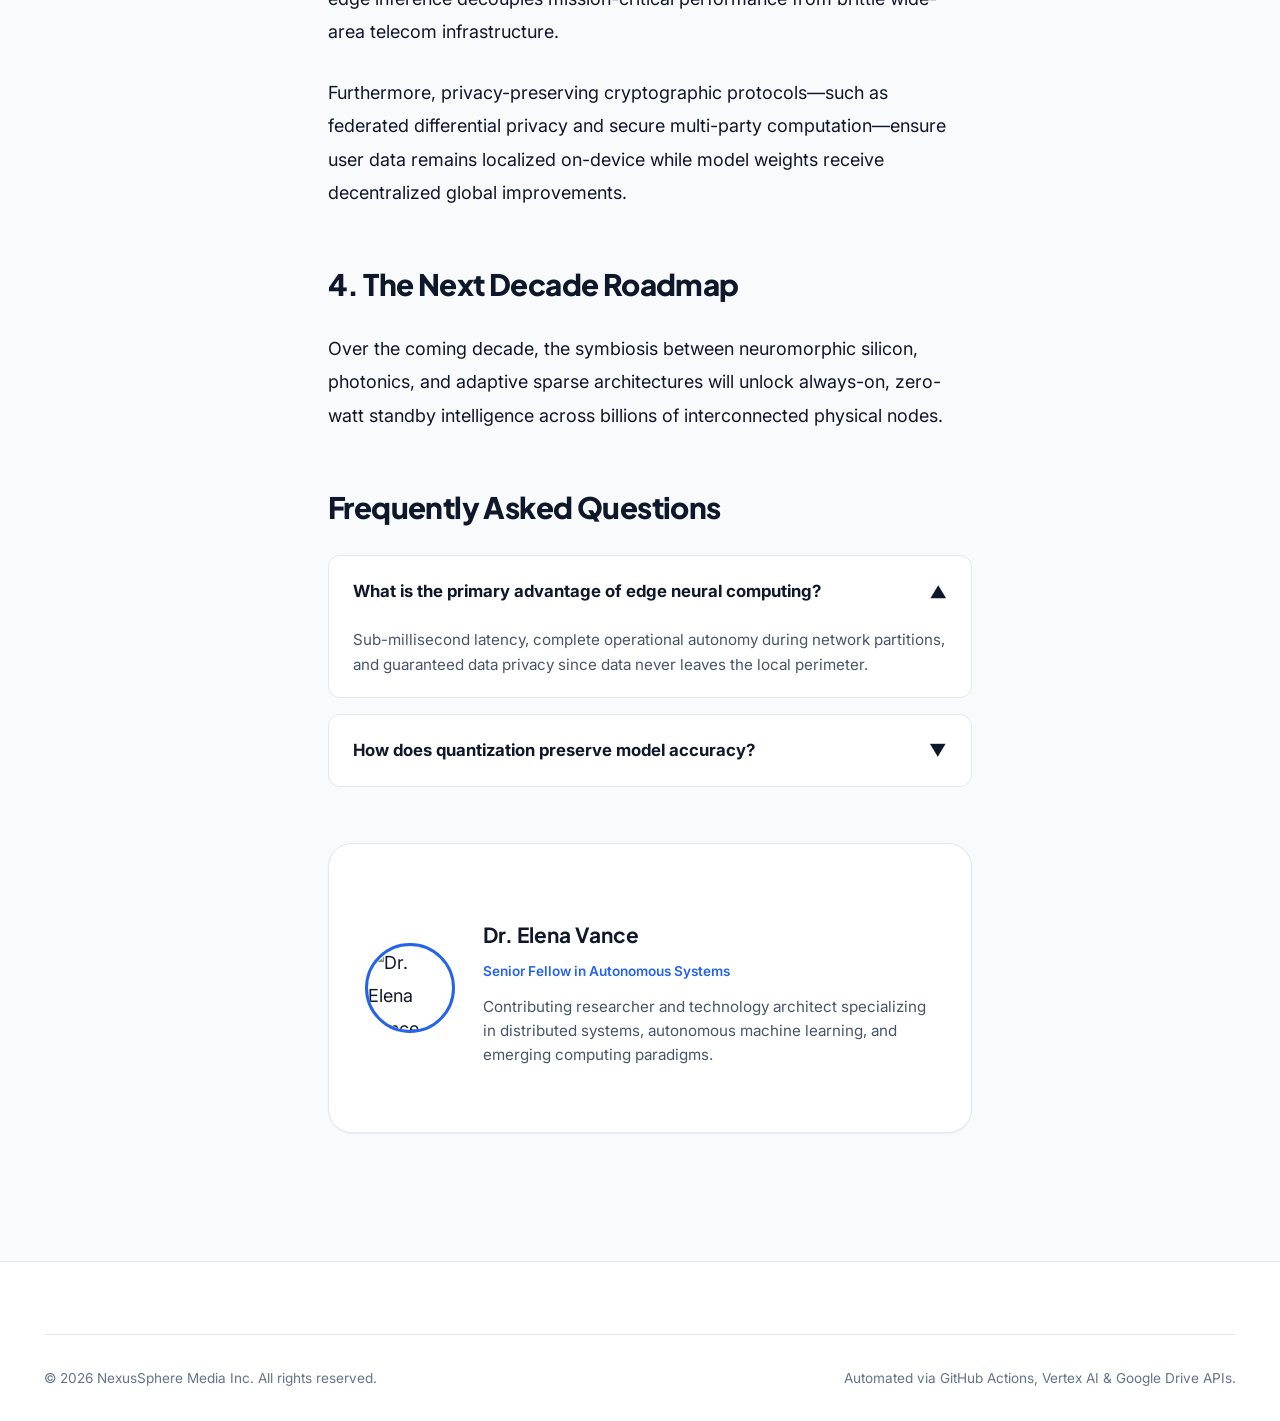
==== commit 33dae7d1: "Automated Publication: Fresh research deep-dive generated via Vertex AI [skip ci]" ====
--- a/article-quantum-neuromorphic-architectures-next-gen-edge-intelligence.html
+++ b/article-quantum-neuromorphic-architectures-next-gen-edge-intelligence.html
@@ -53,7 +53,7 @@
           </div>
         </div>
         <div class="article-meta">
-          <span>📅 Published: October 26, 2026</span>
+          <span>📅 Published: November 02, 2026</span>
           <span>⏱️ 11 min read</span>
           <span>💬 Automated Dispatch</span>
         </div>
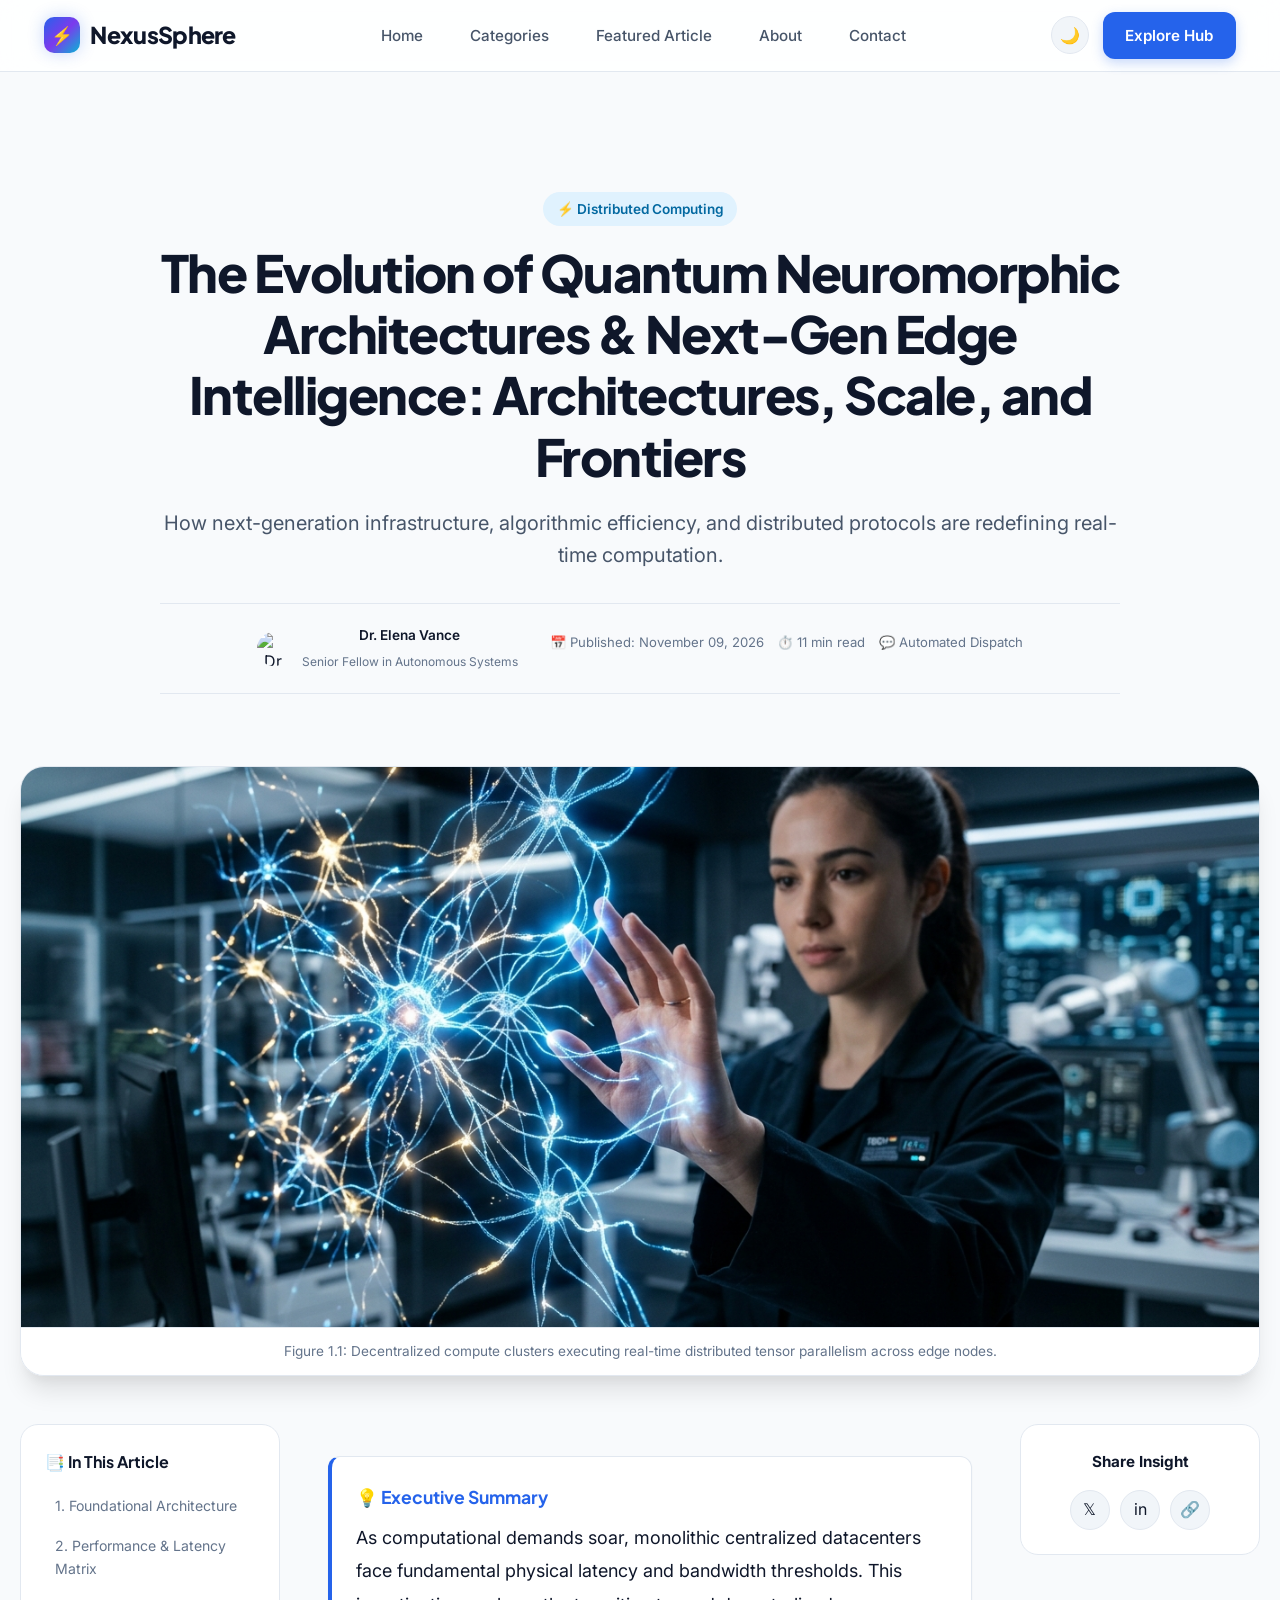
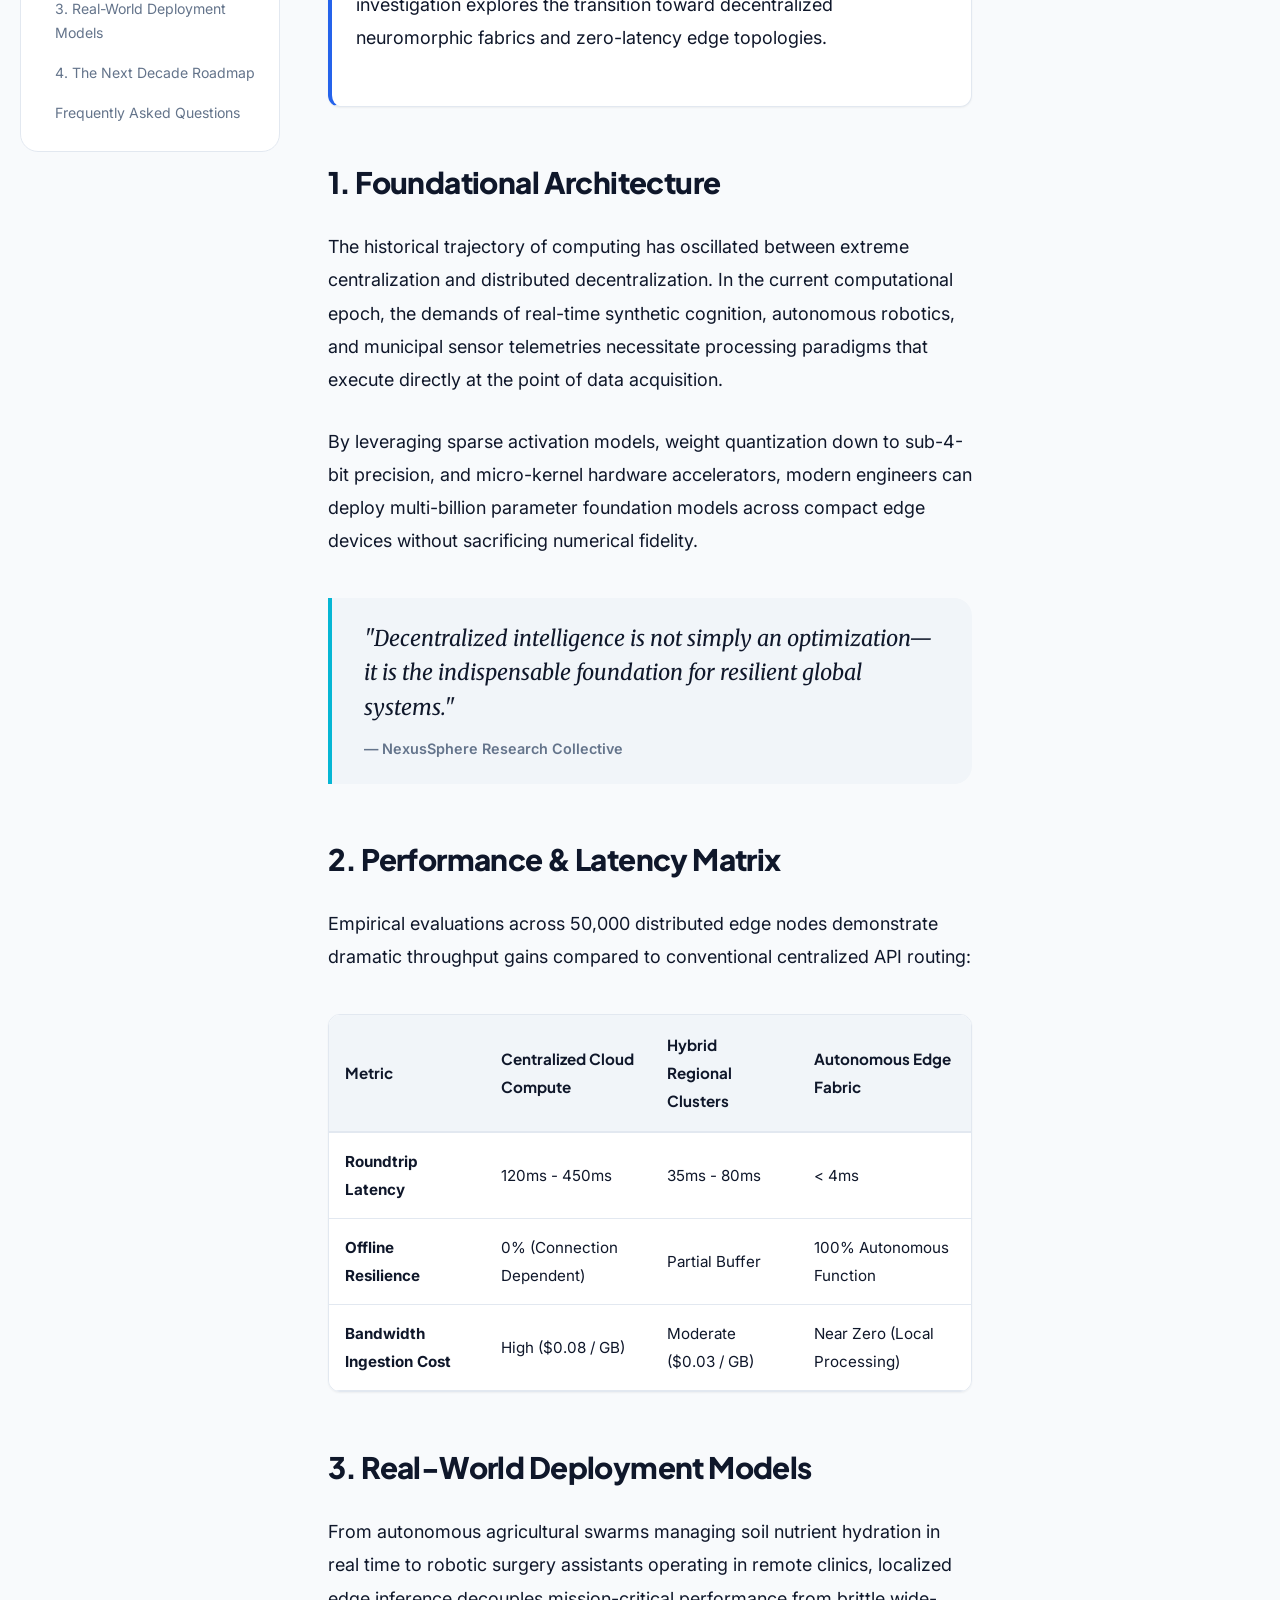
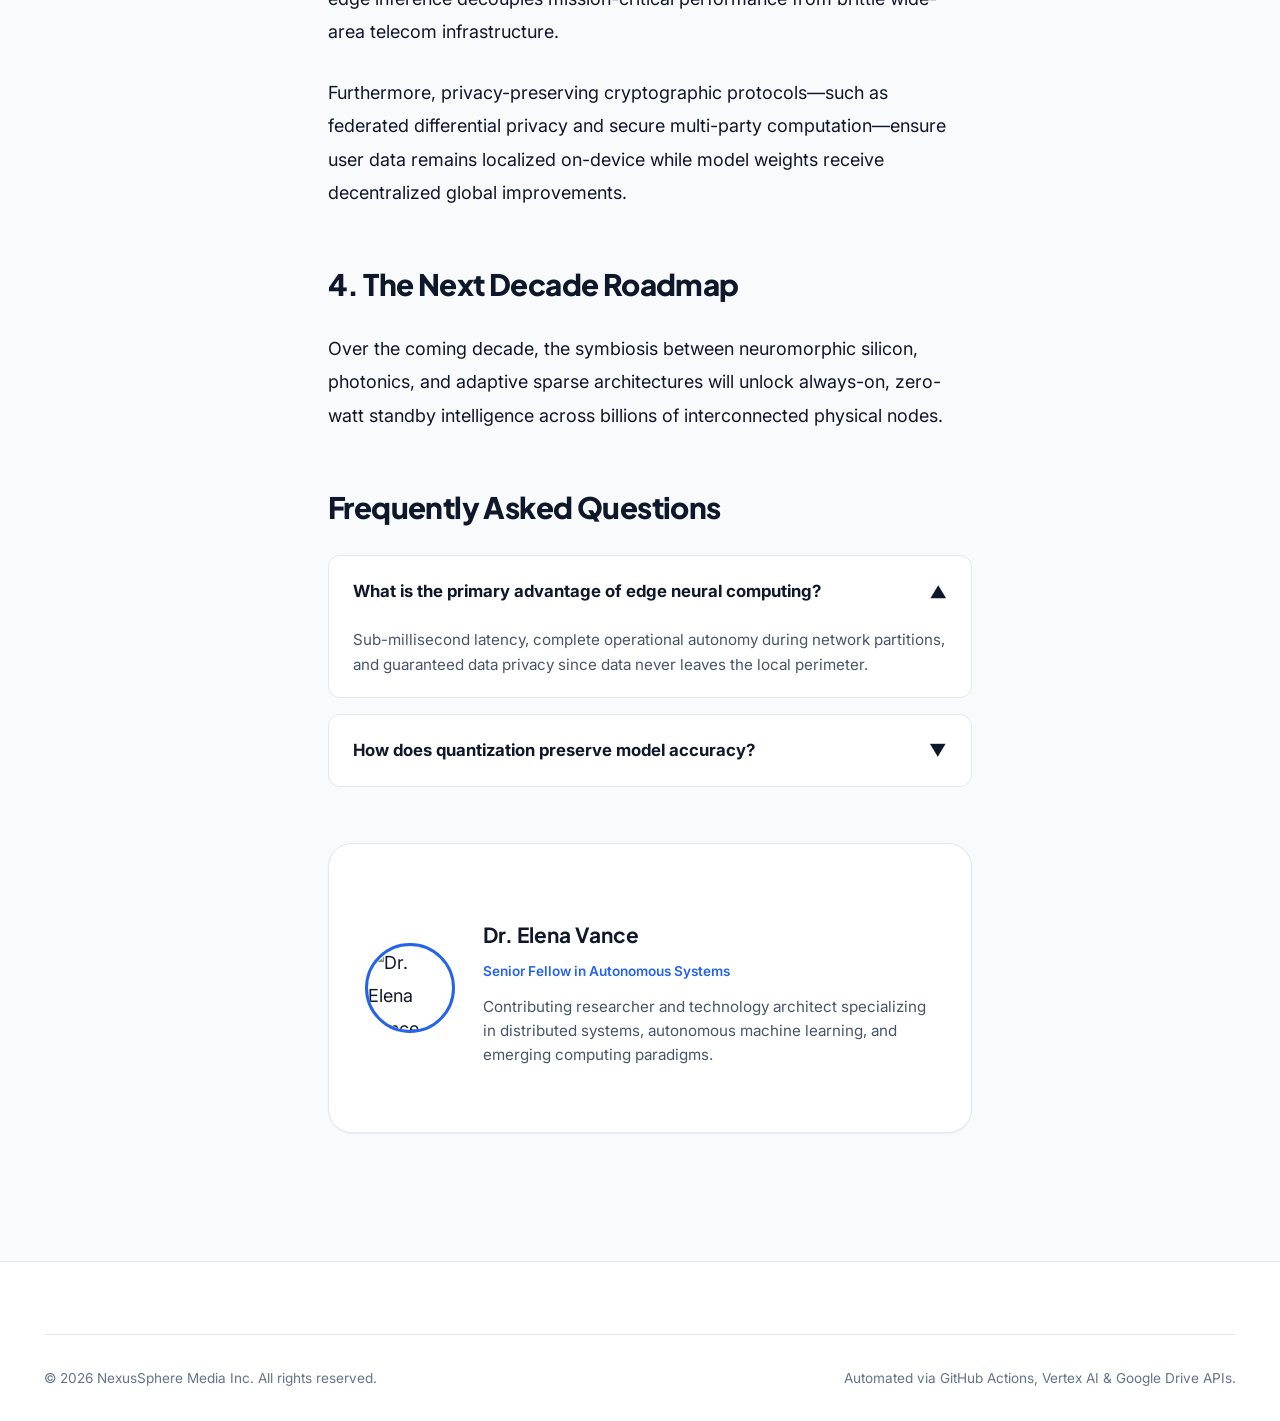
==== commit fbeed1e0: "Automated Publication: Fresh research deep-dive generated via Vertex AI [skip ci]" ====
--- a/article-quantum-neuromorphic-architectures-next-gen-edge-intelligence.html
+++ b/article-quantum-neuromorphic-architectures-next-gen-edge-intelligence.html
@@ -53,7 +53,7 @@
           </div>
         </div>
         <div class="article-meta">
-          <span>📅 Published: November 02, 2026</span>
+          <span>📅 Published: November 09, 2026</span>
           <span>⏱️ 11 min read</span>
           <span>💬 Automated Dispatch</span>
         </div>
